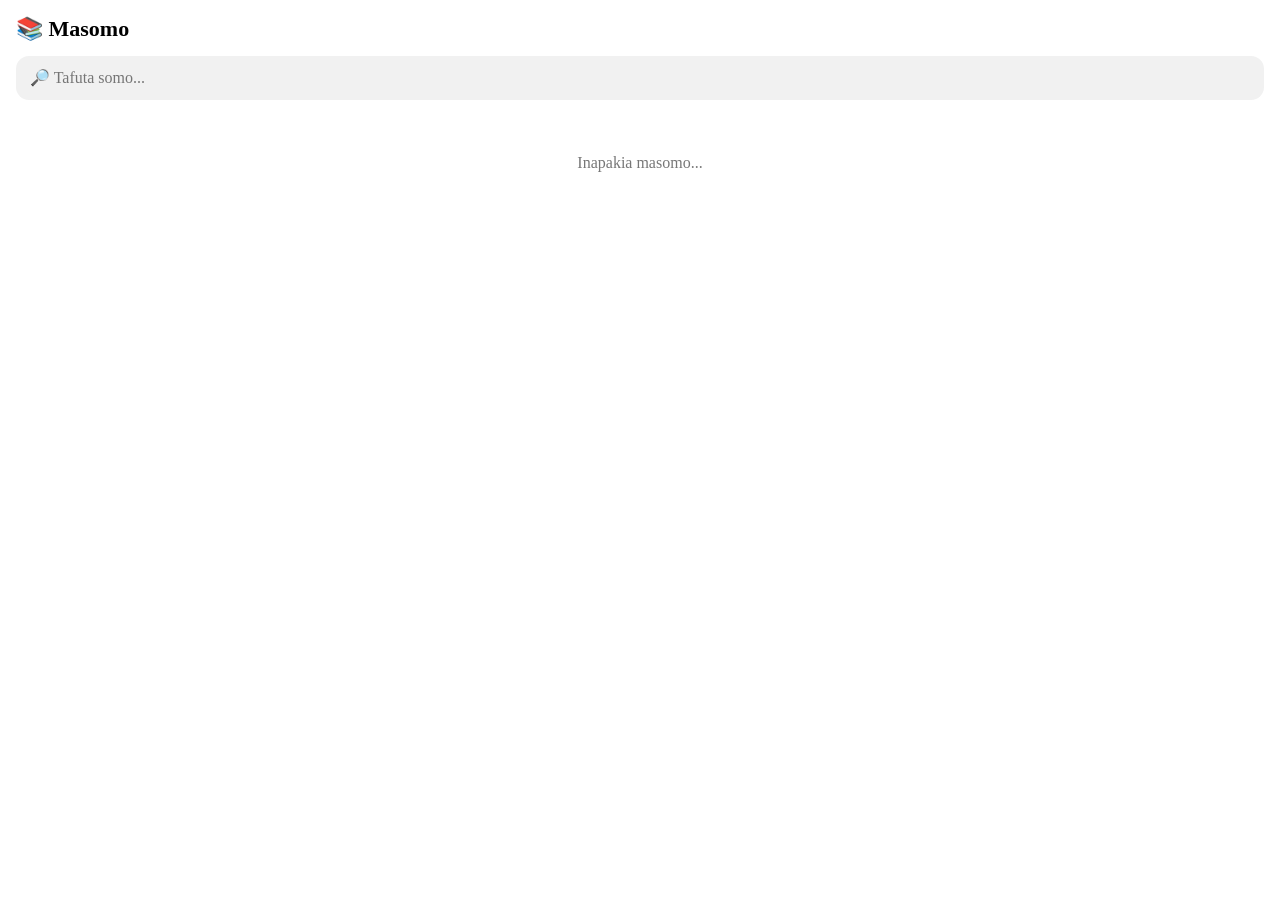
==== Uislamu.html @ 6a522760 "Update Uislamu.html" ====
<!DOCTYPE html>
<html lang="sw">
<head>
<meta charset="UTF-8" />
<meta name="viewport" content="width=device-width, initial-scale=1.0, viewport-fit=cover" />
<title>Elimu Ya Dini</title>
<script src="https://telegram.org/js/telegram-web-app.js"></script>
<style>
  :root { --radius: 14px; }
  * { box-sizing: border-box; }
  body {
    font-family: Georgia, "Times New Roman", "Noto Serif", serif;
    margin: 0; padding: 16px;
    padding-bottom: calc(24px + env(safe-area-inset-bottom));
    background: var(--tg-theme-bg-color, #fff);
    color: var(--tg-theme-text-color, #000);
  }
  button, input { font: inherit; }
  .topbar { display:flex; justify-content:space-between; align-items:center; gap:12px; margin-bottom:14px; }
  h1 { font-size:22px; margin:0; }
  .count { font-size:12px; opacity:.65; }
  .search-wrap { position:relative; margin-bottom:12px; }
  #searchInput {
    width:100%; padding:13px 42px 13px 14px; border:0; outline:0;
    border-radius:13px; background:var(--tg-theme-secondary-bg-color,#f1f1f1);
    color:var(--tg-theme-text-color,#000);
  }
  #clearSearch { position:absolute; right:7px; top:5px; border:0; background:transparent; color:var(--tg-theme-hint-color,#777); font-size:22px; display:none; }
  .categories { display:flex; gap:8px; overflow-x:auto; padding:2px 0 12px; scrollbar-width:none; }
  .categories::-webkit-scrollbar { display:none; }
  .cat-btn { white-space:nowrap; border:0; border-radius:999px; padding:8px 13px; background:var(--tg-theme-secondary-bg-color,#f1f1f1); color:var(--tg-theme-text-color,#000); }
  .cat-btn.active { background:var(--tg-theme-button-color,#2481cc); color:var(--tg-theme-button-text-color,#fff); }
  .lesson-item { background:var(--tg-theme-secondary-bg-color,#f0f0f0); padding:12px; border-radius:var(--radius); margin-bottom:10px; display:flex; align-items:center; gap:12px; cursor:pointer; }
  .lesson-item:active { opacity:.75; }
  .lesson-item img { width:58px; height:58px; border-radius:11px; object-fit:cover; flex:none; }
  .info { flex:1; min-width:0; }
  .title { font-weight:650; font-size:15px; line-height:1.35; }
  .subtitle { font-size:13px; color:var(--tg-theme-hint-color,#777); margin-top:4px; line-height:1.35; }
  .category-label { display:inline-block; font-size:11px; margin-top:7px; opacity:.75; }
  .arrow { opacity:.45; font-size:20px; }
  #lessonView { display:none; }
  .reader-head { display:flex; align-items:center; gap:10px; margin-bottom:14px; }
  .reader-head h2 { font-size:20px; margin:0; line-height:1.35; }
  #lessonView img { width:100%; max-height:220px; object-fit:cover; border-radius:var(--radius); margin-bottom:14px; }
  .reader-meta { color:var(--tg-theme-hint-color,#777); font-size:13px; margin:-5px 0 15px; }
  .content-heading { color:var(--tg-theme-link-color,#2481cc); font-weight:750; font-size:16px; margin:20px 0 7px; }
  .content-body { color:var(--tg-theme-text-color,#000); font-size:15px; line-height:1.72; margin:0 0 10px; }
  .content-quote { background:var(--tg-theme-secondary-bg-color,#f0f4f8); border-left:4px solid var(--tg-theme-button-color,#2481cc); padding:12px 14px; margin:12px 0; border-radius:8px; font-style:italic; }
  #emptyMsg, #loadingMsg { text-align:center; color:var(--tg-theme-hint-color,#777); padding:28px 10px; }
  .ayah-block { margin:0 0 22px; padding-bottom:16px; border-bottom:1px solid var(--tg-theme-secondary-bg-color,#eee); }
  .ayah-number { font-size:12px; color:var(--tg-theme-link-color,#2481cc); font-weight:650; margin-bottom:8px; }
  .ayah-arabic { direction:rtl; text-align:right; font-size:24px; line-height:2; color:var(--tg-theme-text-color,#000); margin:0 0 10px; unicode-bidi:plaintext; }
  .ayah-translation { font-size:15px; line-height:1.7; color:var(--tg-theme-hint-color,#666); margin:0; }
  /* Muonekano wa kurasa za Qur'ani */
  .quran-pages { display:flex; flex-direction:column; gap:18px; }
  .quran-reader .reader-head,.quran-reader .reader-meta { display:none; }
  .quran-page { width:100%; max-width:900px; margin:0 auto; padding:18px 16px 22px; background:var(--tg-theme-bg-color,#fff); border:1px solid var(--tg-theme-secondary-bg-color,#d8d8d8); box-shadow:0 2px 10px rgba(0,0,0,.04); border-radius:18px; }
  .quran-page-header { display:grid; grid-template-columns:minmax(0,1fr) auto auto auto minmax(0,1fr); align-items:center; gap:8px; padding:0 2px 7px; margin-bottom:12px; border-bottom:1px solid var(--tg-theme-secondary-bg-color,#d8d8d8); font-size:12px; color:var(--tg-theme-hint-color,#666); }
  .quran-page-header span:last-child { text-align:right; direction:rtl; }
  .quran-page-number { min-width:34px; padding:2px 10px; text-align:center; border:1px solid var(--tg-theme-hint-color,#999); border-radius:0 0 12px 12px; }
  .quran-title-row { display:grid; grid-template-columns:1fr 1fr; gap:8px; margin:10px 0 12px; }
  .quran-title-sw,.quran-title-ar { min-height:46px; display:flex; justify-content:center; align-items:center; padding:8px; text-align:center; background:var(--tg-theme-secondary-bg-color,#e8f6fb); border-radius:12px; }
  .quran-title-sw { font-size:14px; font-weight:700; }
  .quran-title-ar { direction:rtl; font-size:18px; }
  .quran-intro { margin:12px 0 18px; text-align:center; font-size:13px; line-height:1.55; }
  .quran-ayah-row { display:grid; grid-template-columns:minmax(0, 62%) minmax(0, 38%); align-items:stretch; margin:0; }
  .quran-translation { position:relative; padding:2px 10px 15px 1.4em; font-size:13px; line-height:1.48; white-space:pre-wrap; overflow-wrap:anywhere; }
  .quran-translation:before { content:attr(data-number) "."; position:absolute; top:1px; left:0.2em; white-space:nowrap; color:var(--tg-theme-link-color,#2498b9); font-weight:700; }
  .quran-arabic-cell { min-width:0; padding:2px 3px 15px 9px; border-left:1px solid var(--tg-theme-hint-color,#aaa); text-align:right; direction:rtl; }
  .quran-arabic-text { font-family:"Noto Naskh Arabic","Amiri","Scheherazade New",serif; font-size:17px; line-height:2.1; overflow-wrap:anywhere; }
  .quran-arabic-number { display:inline-flex; align-items:center; justify-content:center; width:17px; height:17px; margin-left:4px; border:1px solid var(--tg-theme-button-color,#77c8dc); border-radius:999px; font-size:11px; font-weight:700; color:var(--tg-theme-button-color,#77c8dc); background:rgba(119,200,220,.08); }
  @media (min-width:600px) { .quran-page { padding:24px 26px 28px; } .quran-translation { font-size:15px; line-height:1.58; } .quran-arabic-text { font-size:22px; } }
  .hidden { display:none !important; }
  button, input, textarea { font-family: inherit; }
  .ayah-arabic { color:#d32f2f !important; font-family:"Noto Naskh Arabic","Amiri","Scheherazade New",serif; }
  .tafsiri { color:#2e7d32; font-size:15px; line-height:1.7; margin:0 0 12px; }
  .content-quote.hadith { color:#1565c0; border-left-color:#1565c0; font-style:normal; }
  .hadiyth-reader { background:#c6cdb8; border-radius:10px; padding:12px; color:#222; }
  .hadiyth-reader .reader-head h2, .hadiyth-reader .reader-meta { color:#222; }
  .hd-head { text-align:center; margin:6px 0 18px; font-weight:700; }
  .hd-head .ar { direction:rtl; font-size:26px; color:#0000ee; font-family:"Noto Naskh Arabic","Amiri","Scheherazade New",serif; }
  .hd-head .sw { font-size:18px; color:#222; margin-bottom:8px; }
  .hd-item { margin:0 0 34px; }
  .hd-ar { direction:rtl; text-align:right; color:#0000ee; font-size:22px; line-height:2; margin:0 0 14px; font-family:"Noto Naskh Arabic","Amiri","Scheherazade New",serif; }
  .hd-sw { color:#222; font-size:16px; line-height:1.7; margin:0 0 14px; }
  .hd-sw .msimulizi { color:#0000ee; }
  .hd-sw .chanzo { font-style:italic; }
  .aya-red { color:#e00000; font-weight:700; }
  .hd-ufa-title { text-align:center; text-decoration:underline; font-weight:700; margin:16px 0 8px; }
  .hd-ufa { font-weight:700; font-style:italic; color:#333; line-height:1.7; margin:0 0 10px; }
  /* Vipengele vya somo la jumla */
  .note_orange { background:var(--tg-theme-secondary-bg-color,#fff8e1); border-left:4px solid #f9a825; padding:11px 14px; margin:12px 0; border-radius:8px; font-size:15px; line-height:1.7; }
  .dark_green_arabic { padding:14px 14px; margin:12px 0; }
  .dark_green_arabic_text { direction:rtl; text-align:right; font-size:22px; line-height:2; color:#d32f2f; margin:0 0 10px; font-family:"Noto Naskh Arabic","Amiri","Scheherazade New",serif; }
  
  .red_arabic { padding:14px 14px; margin:12px 0; }
  .red_arabic_text { direction:rtl; text-align:right; font-size:22px; line-height:2; color:#e53935; margin:0 0 10px; font-family:"Noto Naskh Arabic","Amiri","Scheherazade New",serif; }
  .blue_arabic { padding:14px 14px; margin:12px 0; }
  .blue_arabic_text { direction:rtl; text-align:right; font-size:22px; line-height:2; color:#1565c0; margin:0 0 10px; font-family:"Noto Naskh Arabic","Amiri","Scheherazade New",serif; }
  
  .content-blue-quote { background:#fff; border:0.5px solid #0d47a1; border-radius:18px; padding:14px 16px; margin:12px 0; font-size:15px; line-height:1.75; }
  .content-blue-quote .content-src { display:block; margin-top:6px; font-size:12.5px; font-style:italic; opacity:.75; color:var(--tg-theme-hint-color,#666); }

  .content-green-quote { background:#fff; border:0.5px solid #1b5e20; border-radius:18px; padding:14px 16px; margin:12px 0; font-size:15px; line-height:1.75; }
  .content-src { display:block; margin-top:6px; font-size:12.5px; font-style:italic; opacity:.75; }
  .content-list { margin:0 0 12px; padding-left:1.4em; font-size:15px; line-height:1.72; }
  .content-list li { margin-bottom:5px; }
  .content-hr { border:0; border-top:1px solid var(--tg-theme-hint-color,#aaa); opacity:.4; margin:18px 0; }
  .content-img { width:100%; max-height:260px; object-fit:cover; border-radius:var(--radius); margin:10px 0; }
  mark { background:#ffe066; color:#000; border-radius:3px; padding:0 1px; }
  mark.cur { background:#ff9f1c; }
  .snippet { font-size:12.5px; line-height:1.5; color:var(--tg-theme-hint-color,#777); margin-top:6px; unicode-bidi:plaintext; overflow-wrap:anywhere; }
  #matchBar { position:fixed; left:50%; transform:translateX(-50%); bottom:calc(16px + env(safe-area-inset-bottom)); z-index:20; display:flex; align-items:center; gap:6px; background:var(--tg-theme-button-color,#2481cc); color:var(--tg-theme-button-text-color,#fff); border-radius:999px; padding:8px 12px; box-shadow:0 4px 16px rgba(0,0,0,.18); }
  #matchBar button { border:0; background:transparent; color:inherit; font-size:18px; padding:4px 10px; }
  #searchInput::-webkit-search-cancel-button, #searchInput::-webkit-search-decoration { -webkit-appearance:none; display:none; }

  /* ===== RANGI ZA JUMLA (Universal Text Colors) ===== */

  /* NYEKUNDU */
  .red_text    { padding:14px; margin:12px 0; border-left:4px solid #e53935; background:rgba(229,57,53,0.05); border-radius:8px; }
  .red_text_ar { direction:rtl; text-align:right; font-size:22px; line-height:2; color:#e53935; margin:0 0 10px; font-family:"Noto Naskh Arabic","Amiri","Scheherazade New",serif; }
  .red_text_sw { color:#e53935; font-size:15px; line-height:1.7; margin:0; font-weight:500; }

  /* BLUU */
  .blue_text    { padding:14px; margin:12px 0; border-left:4px solid #1565c0; background:rgba(21,101,192,0.05); border-radius:8px; }
  .blue_text_ar { direction:rtl; text-align:right; font-size:22px; line-height:2; color:#1565c0; margin:0 0 10px; font-family:"Noto Naskh Arabic","Amiri","Scheherazade New",serif; }
  .blue_text_sw { color:#1565c0; font-size:15px; line-height:1.7; margin:0; font-weight:500; }

  /* KIJANI */
  .green_text    { padding:14px; margin:12px 0; border-left:4px solid #1b5e20; background:rgba(27,94,32,0.05); border-radius:8px; }
  .green_text_ar { direction:rtl; text-align:right; font-size:22px; line-height:2; color:#1b5e20; margin:0 0 10px; font-family:"Noto Naskh Arabic","Amiri","Scheherazade New",serif; }
  .green_text_sw { color:#1b5e20; font-size:15px; line-height:1.7; margin:0; font-weight:500; }

  /* DHAHABU */
  .gold_text    { padding:14px; margin:12px 0; border-left:4px solid #b8860b; background:rgba(184,134,11,0.05); border-radius:8px; }
  .gold_text_ar { direction:rtl; text-align:right; font-size:22px; line-height:2; color:#b8860b; margin:0 0 10px; font-family:"Noto Naskh Arabic","Amiri","Scheherazade New",serif; }
  .gold_text_sw { color:#b8860b; font-size:15px; line-height:1.7; margin:0; font-weight:500; }

  /* MACHUNGWA */
  .orange_text    { padding:14px; margin:12px 0; border-left:4px solid #e65100; background:rgba(230,81,0,0.05); border-radius:8px; }
  .orange_text_ar { direction:rtl; text-align:right; font-size:22px; line-height:2; color:#e65100; margin:0 0 10px; font-family:"Noto Naskh Arabic","Amiri","Scheherazade New",serif; }
  .orange_text_sw { color:#e65100; font-size:15px; line-height:1.7; margin:0; font-weight:500; }

  /* ZAMBARAU */
  .purple_text    { padding:14px; margin:12px 0; border-left:4px solid #6a1b9a; background:rgba(106,27,154,0.05); border-radius:8px; }
  .purple_text_ar { direction:rtl; text-align:right; font-size:22px; line-height:2; color:#6a1b9a; margin:0 0 10px; font-family:"Noto Naskh Arabic","Amiri","Scheherazade New",serif; }
  .purple_text_sw { color:#6a1b9a; font-size:15px; line-height:1.7; margin:0; font-weight:500; }

  /* KAHARABU (Amber) */
  .amber_text    { padding:14px; margin:12px 0; border-left:4px solid #ff6f00; background:rgba(255,111,0,0.05); border-radius:8px; }
  .amber_text_ar { direction:rtl; text-align:right; font-size:22px; line-height:2; color:#ff6f00; margin:0 0 10px; font-family:"Noto Naskh Arabic","Amiri","Scheherazade New",serif; }
  .amber_text_sw { color:#ff6f00; font-size:15px; line-height:1.7; margin:0; font-weight:500; }

  /* TEAL */
  .teal_text    { padding:14px; margin:12px 0; border-left:4px solid #00695c; background:rgba(0,105,92,0.05); border-radius:8px; }
  .teal_text_ar { direction:rtl; text-align:right; font-size:22px; line-height:2; color:#00695c; margin:0 0 10px; font-family:"Noto Naskh Arabic","Amiri","Scheherazade New",serif; }
  .teal_text_sw { color:#00695c; font-size:15px; line-height:1.7; margin:0; font-weight:500; }
</style>
</head>
<body>
<div id="lessonList">
  <div class="topbar"><h1>📚 Masomo</h1><span id="count" class="count"></span></div>
  <div class="search-wrap">
    <input id="searchInput" type="search" placeholder="🔎 Tafuta somo..." autocomplete="off" />
    <button id="clearSearch" aria-label="Futa utafutaji">×</button>
  </div>
  <div id="categories" class="categories"></div>
  <div id="loadingMsg">Inapakia masomo...</div>
  <div id="listContainer"></div>
  <div id="emptyMsg" class="hidden">Hakuna somo lililopatikana.</div>
</div>

<div id="lessonView">
  <div class="reader-head"><h2 id="lessonTitle"></h2></div>
  <img id="lessonImage" src="" alt="Picha ya somo" />
  <div id="lessonMeta" class="reader-meta"></div>
  <div id="lessonContent"></div>
</div>

<div id="matchBar" class="hidden"><button id="prevM" aria-label="Iliyotangulia">▲</button><span id="matchInfo"></span><button id="nextM" aria-label="Inayofuata">▼</button></div>

<script>
  const tg = window.Telegram.WebApp;
  tg.ready();
  tg.expand();
  tg.enableClosingConfirmation();

  const listContainer = document.getElementById("listContainer");
  const loadingMsg = document.getElementById("loadingMsg");
  const emptyMsg = document.getElementById("emptyMsg");
  const searchInput = document.getElementById("searchInput");
  const clearSearch = document.getElementById("clearSearch");
  const categoriesBox = document.getElementById("categories");
  const count = document.getElementById("count");
  let masomo = [];
  let categoryActive = "Zote";

  const COLOR_LIST = ["red", "blue", "green", "gold", "orange", "purple", "amber", "teal"];

  fetch("masomo.json")
    .then(r => { if (!r.ok) throw new Error("Imeshindwa kupakia masomo.json"); return r.json(); })
    .then(data => {
      masomo = Array.isArray(data) ? data : [];
      loadingMsg.classList.add("hidden");
      tengenezaCategories();
      choraOrodha();
      jengaIndex();
    })
    .catch(error => {
      loadingMsg.textContent = "Samahani, imeshindwa kupakia masomo. Jaribu tena baadaye.";
      console.error(error);
    });

  function tengenezaCategories() {
    const categories = ["Zote", ...new Set(masomo.map(s => s.category || "Mengineyo"))];
    categoriesBox.innerHTML = categories.map(cat => `<button class="cat-btn ${cat === categoryActive ? "active" : ""}" data-category="${escapeHtml(cat)}">${escapeHtml(cat)}</button>`).join("");
    categoriesBox.querySelectorAll(".cat-btn").forEach(btn => btn.addEventListener("click", () => {
      categoryActive = btn.dataset.category;
      tengenezaCategories();
      choraOrodha();
    }));
  }

  const MARKS = /[\u0300-\u036f\u064B-\u065F\u0670\u06D6-\u06ED\u0640]/g;
  const AR_FIX = { "ٱ":"ا", "ى":"ي", "ة":"ه" };
  function normChar(c) {
    return c.normalize("NFD").replace(MARKS, "").toLowerCase()
      .replace(/[’‘'`\-–—]/g, "").replace(/[ٱىة]/g, m => AR_FIX[m]);
  }
  function normMap(t) {
    t = String(t == null ? "" : t); let out = ""; const map = [];
    for (let i = 0; i < t.length; i++) {
      for (const ch of normChar(t[i])) {
        if ("aeiou".includes(ch) && out.endsWith(ch)) continue;
        out += ch; for (let k = 0; k < ch.length; k++) map.push(i);
      }
    }
    return { out, map };
  }
  const norm = t => normMap(t).out;
  function queryWords() { return norm(searchInput.value).split(/\s+/).filter(Boolean); }

  function maandishiYote(v, acc = []) {
    if (typeof v === "string") { if (v.trim()) acc.push(v); }
    else if (Array.isArray(v)) v.forEach(x => maandishiYote(x, acc));
    else if (v && typeof v === "object") Object.values(v).forEach(x => maandishiYote(x, acc));
    return acc;
  }

  let indexPending = 0;
  function jengaIndex() {
    masomo.forEach(somo => {
      if (!somo.file || somo._index) return;
      indexPending++;
      fetch(somo.file).then(r => r.ok ? r.json() : null).then(data => {
        if (!data) return;
        somo._segs = maandishiYote(data).map(t => ({ t, n: norm(t) }));
        somo._index = somo._segs.map(x => x.n).join(" \n ");
      }).catch(() => {}).finally(() => { indexPending--; if (searchInput.value.trim()) choraOrodha(); });
    });
  }

  function highlightIn(root, words) {
    const walker = document.createTreeWalker(root, NodeFilter.SHOW_TEXT);
    const nodes = []; while (walker.nextNode()) nodes.push(walker.currentNode);
    nodes.forEach(node => {
      const text = node.nodeValue; const { out, map } = normMap(text);
      let ranges = [];
      words.forEach(w => {
        let i = out.indexOf(w);
        while (i !== -1) {
          let end = map[i + w.length - 1] + 1;
          while (end < text.length && normChar(text[end]) === "") end++;
          ranges.push([map[i], end]); i = out.indexOf(w, i + w.length);
        }
      });
      if (!ranges.length) return;
      ranges.sort((a, b) => a[0] - b[0]);
      const merged = [ranges[0].slice()];
      for (const r of ranges.slice(1)) { const l = merged[merged.length - 1]; if (r[0] <= l[1]) l[1] = Math.max(l[1], r[1]); else merged.push(r.slice()); }
      const frag = document.createDocumentFragment(); let pos = 0;
      merged.forEach(([s0, e0]) => {
        if (s0 > pos) frag.appendChild(document.createTextNode(text.slice(pos, s0)));
        const m = document.createElement("mark"); m.textContent = text.slice(s0, e0); frag.appendChild(m); pos = e0;
      });
      if (pos < text.length) frag.appendChild(document.createTextNode(text.slice(pos)));
      node.replaceWith(frag);
    });
  }

  function snippetFor(somo, words) {
    const segs = somo._segs || [];
    const seg = segs.find(x => words.every(w => x.n.includes(w))) || segs.find(x => words.some(w => x.n.includes(w)));
    if (!seg) return "";
    const { out, map } = normMap(seg.t);
    const w = words.find(w => out.includes(w)); const p = out.indexOf(w);
    const st = map[Math.max(0, p - 45)], en = map[Math.min(map.length - 1, p + 110)] + 1;
    return (st > 0 ? "… " : "") + seg.t.slice(st, en).trim() + (en < seg.t.length ? " …" : "");
  }

  function choraOrodha() {
    const words = queryWords();
    const filtered = masomo.filter(somo => {
      const category = somo.category || "Mengineyo";
      const matchesCategory = categoryActive === "Zote" || category === categoryActive;
      const haystack = norm(`${somo.title || ""} ${somo.subtitle || ""} ${typeof somo.content === "string" ? somo.content : ""} ${category}`) + " " + (somo._index || "");
      return matchesCategory && words.every(w => haystack.includes(w));
    });

    listContainer.innerHTML = "";
    count.textContent = `${filtered.length}/${masomo.length}`;
    emptyMsg.textContent = (words.length && indexPending > 0) ? "Inatafuta ndani ya masomo..." : "Hakuna somo lililopatikana.";
    emptyMsg.classList.toggle("hidden", filtered.length !== 0);

    filtered.forEach(somo => {
      const item = document.createElement("div");
      item.className = "lesson-item";
      item.innerHTML = `
        <img src="${escapeAttr(somo.image || "")}" alt="" loading="lazy" />
        <div class="info">
          <div class="title">${escapeHtml(somo.title || "Bila jina")}</div>
          <div class="subtitle">${escapeHtml(somo.subtitle || "")}</div>
          <span class="category-label">${escapeHtml(somo.category || "Mengineyo")}</span>
        </div><span class="arrow">›</span>`;
      if (words.length) {
        const sn = snippetFor(somo, words);
        if (sn) { const d = document.createElement("div"); d.className = "snippet"; d.dir = "auto"; d.textContent = sn; highlightIn(d, words); item.querySelector(".info").appendChild(d); }
      }
      item.addEventListener("click", () => funguaSomo(somo));
      listContainer.appendChild(item);
    });
  }

  let marks = [], curMark = -1;
  function onyeshaMatches() {
    const words = queryWords(); const bar = document.getElementById("matchBar");
    marks = []; curMark = -1;
    if (words.length) { highlightIn(document.getElementById("lessonContent"), words); marks = [...document.querySelectorAll("#lessonContent mark")]; }
    bar.classList.toggle("hidden", marks.length === 0);
    if (marks.length) ruka(0);
  }
  function ruka(i) {
    if (!marks.length) return;
    if (marks[curMark]) marks[curMark].classList.remove("cur");
    curMark = (i + marks.length) % marks.length;
    marks[curMark].classList.add("cur");
    marks[curMark].scrollIntoView({ block: "center", behavior: "smooth" });
    document.getElementById("matchInfo").textContent = `${curMark + 1}/${marks.length}`;
  }

  async function funguaSomo(somo) {
    document.getElementById("lessonImage").src = somo.image || "";
    document.getElementById("lessonTitle").textContent = somo.title || "";
    document.getElementById("lessonMeta").textContent = somo.subtitle || somo.category || "";
    document.getElementById("lessonContent").innerHTML = "<p class=\"content-body\">Inapakia...</p>";
    document.getElementById("lessonList").classList.add("hidden");
    document.getElementById("lessonView").style.display = "block";
    tg.BackButton.show();
    window.scrollTo(0, 0);

    let content = somo.content || "";
    if (!content && somo.file) {
      try {
        const res = await fetch(somo.file);
        if (!res.ok) throw new Error("Imeshindwa kupakia " + somo.file);
        const data = await res.json();
        content = (RENDERERS[data.type] || Array.isArray(data.blocks)) ? data : (data.content || "");
      } catch (error) {
        console.error(error);
        document.getElementById("lessonContent").innerHTML = "<p class=\"content-body\">Samahani, imeshindwa kupakia somo hili.</p>";
        return;
      }
    }
    const R = (content && typeof content === "object" && !Array.isArray(content))
      ? (RENDERERS[content.type] || (Array.isArray(content.blocks) ? RENDERERS.somo : null)) : null;
    document.getElementById("lessonImage").classList.toggle("hidden", !somo.image || !!(R && R.hideImage));
    document.getElementById("lessonView").className = (R && R.cls) || "";
    document.getElementById("lessonContent").innerHTML = R
      ? R.render(content)
      : (Array.isArray(content) ? pangaAya(content) : (content && typeof content === "object" ? pangaKitu(content) : pangaRangiYaContent(String(content || ""))));
    onyeshaMatches();
  }

  const RENDERERS = {
    sura:    { render: d => pangaSura(d),    cls: "quran-reader",   hideImage: true },
    hadiyth: { render: d => pangaHadiyth(d), cls: "hadiyth-reader" },
    somo:    { render: d => pangaBlocks(d) }
  };

  function pangaBlocks(d) {
    const txt = b => b.text != null ? b.text : (b.maandishi != null ? b.maandishi : "");
    const src = b => (b.source || b.chanzo) ? `<span class="content-src">${escapeHtml(b.source || b.chanzo)}</span>` : "";
    const blocks = (d.blocks || []).map(b => {
      if (typeof b === "string") return `<p class="content-body">${alama(b)}</p>`;
      const t = (b.t || b.type || "p").toLowerCase();

      // === Rangi za jumla: red_text, blue_text, green_text, n.k. ===
      if (COLOR_LIST.some(c => t === c + "_text")) {
        const color = t.replace("_text", "");
        const ar = b.arabic ? `<div class="${color}_text_ar">${escapeHtml(b.arabic)}</div>` : "";
        const sw = b.swahili ? `<div class="${color}_text_sw">${alama(b.swahili)}</div>` : "";
        const tx = (!b.arabic && !b.swahili && txt(b)) ? `<div class="${color}_text_sw">${alama(txt(b))}</div>` : "";
        return `<div class="${color}_text">${ar}${sw}${tx}</div>`;
      }

      switch (t) {
        case "h": case "heading": case "kichwa":
          return `<p class="content-heading">${alama(txt(b))}</p>`;
        case "quote": case "nukuu":
          return `<p class="content-quote">${alama(txt(b))}${src(b)}</p>`;
        case "arabic": case "kiarabu":
          return `<p class="ayah-arabic">${escapeHtml(b.arabic || txt(b))}</p>`;
        case "ayah": case "aya":
          return `<div class="ayah-block">${b.sura ? `<div class="ayah-number">${escapeHtml(b.sura)}</div>` : ""}`
            + (b.arabic ? `<p class="ayah-arabic">${escapeHtml(b.arabic)}</p>` : "")
            + (txt(b) ? `<p class="tafsiri">${alama(txt(b))}</p>` : "") + `</div>`;
        case "hadith": case "hadiyth":
          return (b.arabic ? `<p class="ayah-arabic">${escapeHtml(b.arabic)}</p>` : "")
            + `<p class="content-quote hadith">${alama(txt(b))}${src(b)}</p>`;
        case "list": case "orodha": {
          const tag = b.ordered ? "ol" : "ul";
          return `<${tag} class="content-list">${(b.items || []).map(i => `<li>${alama(i)}</li>`).join("")}</${tag}>`;
        }
        case "dark_green_arabic":
          return `<div class="dark_green_arabic"><p class="dark_green_arabic_text">${escapeHtml(b.arabic || txt(b))}</p></div>`;
        case "red_arabic":
          return `<div class="red_arabic"><p class="red_arabic_text">${escapeHtml(b.arabic || txt(b))}</p></div>`;
        case "blue_arabic":
          return `<div class="blue_arabic"><p class="blue_arabic_text">${escapeHtml(b.arabic || txt(b))}</p></div>`;
        case "green_quote": case "nukuu_kijani":
          return `<div class="content-green-quote">${alama(txt(b))}</div>`;
        case "blue_quote": case "nukuu_buluu":
          return `<div class="content-blue-quote">${alama(txt(b))}${src(b)}</div>`;
        case "note_orange": case "dokezo":
          return `<div class="note_orange">${alama(txt(b))}</div>`;
        case "hr": return `<hr class="content-hr">`;
        case "img": case "picha":
          return `<img class="content-img" src="${escapeAttr(b.src || "")}" alt="">`;
        default:
          return txt(b) ? `<p class="content-body">${alama(txt(b))}</p>` : "";
      }
    }).join("");
    return blocks;
  }

  function pangaSura(sura) {
    const pages = [...new Set((sura.content || []).map(ayah => ayah.page || 1))].sort((a,b) => a-b);
    const pageHtml = pages.map(page => {
      const ayat = sura.content.filter(ayah => (ayah.page || 1) === page);
      const title = page === pages[0] ? `
        <div class="quran-title-row">
          <div class="quran-title-sw">SURA YA ${escapeHtml(sura.name || "").toUpperCase()}</div>
          <div class="quran-title-ar">${escapeHtml(sura.arabic_name || "")}</div>
        </div>
        ${sura.intro ? `<p class="quran-intro">${escapeHtml(sura.intro)}</p>` : ""}` : "";
      return `<section class="quran-page">
        <div class="quran-page-header"><span>${escapeHtml(sura.surah_number || "")} - ${escapeHtml(sura.name || "")}</span><span>Juzuu ${escapeHtml(sura.juz || 1)}</span><span class="quran-page-number">${escapeHtml(page)}</span><span>${escapeHtml(sura.name || "")}</span><span>${escapeHtml(sura.arabic_name || "")}</span></div>
        ${title}
        ${ayat.map(ayah => `<div class="quran-ayah-row">
          <div class="quran-translation" data-number="${escapeAttr(ayah.number ?? "")}">${escapeHtml(ayah.translation || "")}</div>
          <div class="quran-arabic-cell"><span class="quran-arabic-number">${escapeHtml(ayah.number ?? "")}</span><span class="quran-arabic-text">${escapeHtml(ayah.arabic || "")}</span></div>
        </div>`).join("")}
      </section>`;
    }).join("");
    return `<div class="quran-pages">${pageHtml}</div>`;
  }

  function pangaAya(ayahList) {
    return ayahList.map(ayah => `
      <div class="ayah-block">
        <div class="ayah-number">Aya ${ayah.number ?? ""}</div>
        <p class="ayah-arabic">${escapeHtml(ayah.arabic || "")}</p>
        <p class="ayah-translation">${escapeHtml(ayah.translation || "")}</p>
      </div>`).join("");
  }

  function rudiOrodhani() {
    document.getElementById("lessonView").style.display = "none";
    document.getElementById("matchBar").classList.add("hidden");
    document.getElementById("lessonList").classList.remove("hidden");
    tg.BackButton.hide();
    window.scrollTo(0, 0);
  }

  function pangaRangiYaContent(text) {
    return text.split("\n").map(mstari => {
      const s = mstari.trim();
      if (!s) return "";
      if (s.startsWith(">")) return `<p class="content-quote">${escapeHtml(s.substring(1).trim())}</p>`;
      const niHeading = s === s.toUpperCase() && /[A-Z]/.test(s);
      return niHeading ? `<p class="content-heading">${escapeHtml(s)}</p>` : `<p class="content-body">${escapeHtml(s)}</p>`;
    }).join("");
  }

  function pangaKitu(v, key = "") {
    if (v == null) return "";
    if (typeof v === "string") {
      if (key === "kwaarabu") return `<p class="ayah-arabic">${escapeHtml(v)}</p>`;
      if (key === "hadiyth") return `<p class="content-quote hadith">${escapeHtml(v)}</p>`;
      if (key === "maelezo_ya_wanachuoni") return `<p class="content-quote">${escapeHtml(v)}</p>`;
      if (key === "tafsiri") return `<p class="tafsiri">${escapeHtml(v)}</p>`;
      return pangaRangiYaContent(v);
    }
    if (Array.isArray(v)) return v.map(x => pangaKitu(x, key)).join("");
    if (typeof v === "object") {
      let html = "";
      if (v.kichwa) html += `<p class="content-heading">${escapeHtml(v.kichwa)}</p>`;
      if (v.sura && v.kwaarabu) html += `<div class="ayah-number">${escapeHtml(v.sura)}</div>`;
      for (const [k, val] of Object.entries(v)) {
        if (k === "kichwa" || k === "sura") continue;
        html += pangaKitu(val, k);
      }
      return html;
    }
    return `<p class="content-body">${escapeHtml(v)}</p>`;
  }

  // [[maandishi]] = nyekundu (aya), {{maandishi}} = italiki, **maandishi** = nzito
  function alama(t) {
    return escapeHtml(t || "")
      .replace(/\[\[(.+?)\]\]/g, '<span class="aya-red">$1</span>')
      .replace(/\{\{(.+?)\}\}/g, '<i>$1</i>')
      .replace(/\*\*(.+?)\*\*/g, '<b>$1</b>');
  }

  function pangaHadiyth(d) {
    const head = `<div class="hd-head">
      <div class="ar">${escapeHtml(d.kitabu_ar || "")}</div><div class="sw">${escapeHtml(d.kitabu || "")}</div>
      <div class="ar">${escapeHtml(d.sura_ar || "")}</div><div class="sw">${escapeHtml(d.sura || "")}</div></div>`;
    const items = (d.hadiyth || []).map(h => `<div class="hd-item">
      ${[].concat(h.kwaarabu || []).map(a => `<p class="hd-ar">${alama(a)}</p>`).join("")}
      <p class="hd-sw"><span class="msimulizi">${escapeHtml(h.msimulizi || "")}</span> ${alama(h.tafsiri)}${h.chanzo ? ` <span class="chanzo">[${escapeHtml(h.chanzo)}]</span>` : ""}</p>
      ${[].concat(h.zaidi || []).map(z => `<p class="hd-sw">${alama(z)}</p>`).join("")}
      ${(h.ufafanuzi && h.ufafanuzi.length) ? `<p class="hd-ufa-title">UFAFANUZI</p>` + [].concat(h.ufafanuzi).map(u => `<p class="hd-ufa">${alama(u)}</p>`).join("") : ""}
    </div>`).join("");
    return head + items;
  }

  function escapeHtml(value) {
    return String(value).replace(/[&<>\'\"]/g, c => ({"&":"&amp;","<":"&lt;",">":"&gt;","'":"&#39;","\"":"&quot;"}[c]));
  }
  function escapeAttr(value) { return escapeHtml(value); }

  searchInput.addEventListener("input", () => {
    clearSearch.style.display = searchInput.value ? "block" : "none";
    choraOrodha();
  });
  clearSearch.addEventListener("click", () => { searchInput.value = ""; clearSearch.style.display = "none"; choraOrodha(); searchInput.focus(); });
  document.getElementById("prevM").addEventListener("click", () => ruka(curMark - 1));
  document.getElementById("nextM").addEventListener("click", () => ruka(curMark + 1));
  tg.BackButton.onClick(rudiOrodhani);
</script>
</body>
</html>
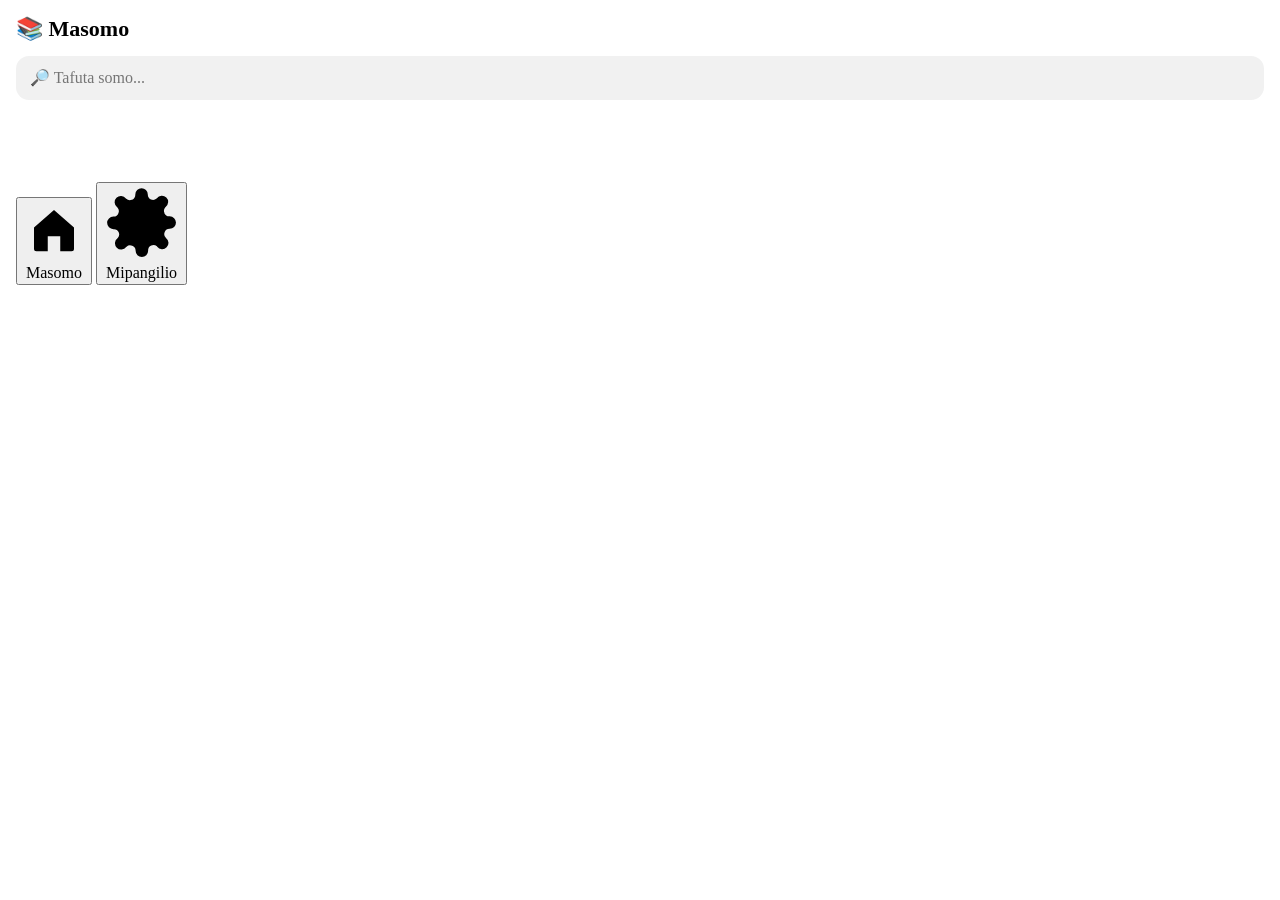
==== commit ce9c8efa: "Add loading spinner and settings section to HTML" ====
--- a/Uislamu.html
+++ b/Uislamu.html
@@ -5,171 +5,29 @@
 <meta name="viewport" content="width=device-width, initial-scale=1.0, viewport-fit=cover" />
 <title>Elimu Ya Dini</title>
 <script src="https://telegram.org/js/telegram-web-app.js"></script>
-<style>
-  :root { --radius: 14px; }
-  * { box-sizing: border-box; }
-  body {
-    font-family: Georgia, "Times New Roman", "Noto Serif", serif;
-    margin: 0; padding: 16px;
-    padding-bottom: calc(24px + env(safe-area-inset-bottom));
-    background: var(--tg-theme-bg-color, #fff);
-    color: var(--tg-theme-text-color, #000);
-  }
-  button, input { font: inherit; }
-  .topbar { display:flex; justify-content:space-between; align-items:center; gap:12px; margin-bottom:14px; }
-  h1 { font-size:22px; margin:0; }
-  .count { font-size:12px; opacity:.65; }
-  .search-wrap { position:relative; margin-bottom:12px; }
-  #searchInput {
-    width:100%; padding:13px 42px 13px 14px; border:0; outline:0;
-    border-radius:13px; background:var(--tg-theme-secondary-bg-color,#f1f1f1);
-    color:var(--tg-theme-text-color,#000);
-  }
-  #clearSearch { position:absolute; right:7px; top:5px; border:0; background:transparent; color:var(--tg-theme-hint-color,#777); font-size:22px; display:none; }
-  .categories { display:flex; gap:8px; overflow-x:auto; padding:2px 0 12px; scrollbar-width:none; }
-  .categories::-webkit-scrollbar { display:none; }
-  .cat-btn { white-space:nowrap; border:0; border-radius:999px; padding:8px 13px; background:var(--tg-theme-secondary-bg-color,#f1f1f1); color:var(--tg-theme-text-color,#000); }
-  .cat-btn.active { background:var(--tg-theme-button-color,#2481cc); color:var(--tg-theme-button-text-color,#fff); }
-  .lesson-item { background:var(--tg-theme-secondary-bg-color,#f0f0f0); padding:12px; border-radius:var(--radius); margin-bottom:10px; display:flex; align-items:center; gap:12px; cursor:pointer; }
-  .lesson-item:active { opacity:.75; }
-  .lesson-item img { width:58px; height:58px; border-radius:11px; object-fit:cover; flex:none; }
-  .info { flex:1; min-width:0; }
-  .title { font-weight:650; font-size:15px; line-height:1.35; }
-  .subtitle { font-size:13px; color:var(--tg-theme-hint-color,#777); margin-top:4px; line-height:1.35; }
-  .category-label { display:inline-block; font-size:11px; margin-top:7px; opacity:.75; }
-  .arrow { opacity:.45; font-size:20px; }
-  #lessonView { display:none; }
-  .reader-head { display:flex; align-items:center; gap:10px; margin-bottom:14px; }
-  .reader-head h2 { font-size:20px; margin:0; line-height:1.35; }
-  #lessonView img { width:100%; max-height:220px; object-fit:cover; border-radius:var(--radius); margin-bottom:14px; }
-  .reader-meta { color:var(--tg-theme-hint-color,#777); font-size:13px; margin:-5px 0 15px; }
-  .content-heading { color:var(--tg-theme-link-color,#2481cc); font-weight:750; font-size:16px; margin:20px 0 7px; }
-  .content-body { color:var(--tg-theme-text-color,#000); font-size:15px; line-height:1.72; margin:0 0 10px; }
-  .content-quote { background:var(--tg-theme-secondary-bg-color,#f0f4f8); border-left:4px solid var(--tg-theme-button-color,#2481cc); padding:12px 14px; margin:12px 0; border-radius:8px; font-style:italic; }
-  #emptyMsg, #loadingMsg { text-align:center; color:var(--tg-theme-hint-color,#777); padding:28px 10px; }
-  .ayah-block { margin:0 0 22px; padding-bottom:16px; border-bottom:1px solid var(--tg-theme-secondary-bg-color,#eee); }
-  .ayah-number { font-size:12px; color:var(--tg-theme-link-color,#2481cc); font-weight:650; margin-bottom:8px; }
-  .ayah-arabic { direction:rtl; text-align:right; font-size:24px; line-height:2; color:var(--tg-theme-text-color,#000); margin:0 0 10px; unicode-bidi:plaintext; }
-  .ayah-translation { font-size:15px; line-height:1.7; color:var(--tg-theme-hint-color,#666); margin:0; }
-  /* Muonekano wa kurasa za Qur'ani */
-  .quran-pages { display:flex; flex-direction:column; gap:18px; }
-  .quran-reader .reader-head,.quran-reader .reader-meta { display:none; }
-  .quran-page { width:100%; max-width:900px; margin:0 auto; padding:18px 16px 22px; background:var(--tg-theme-bg-color,#fff); border:1px solid var(--tg-theme-secondary-bg-color,#d8d8d8); box-shadow:0 2px 10px rgba(0,0,0,.04); border-radius:18px; }
-  .quran-page-header { display:grid; grid-template-columns:minmax(0,1fr) auto auto auto minmax(0,1fr); align-items:center; gap:8px; padding:0 2px 7px; margin-bottom:12px; border-bottom:1px solid var(--tg-theme-secondary-bg-color,#d8d8d8); font-size:12px; color:var(--tg-theme-hint-color,#666); }
-  .quran-page-header span:last-child { text-align:right; direction:rtl; }
-  .quran-page-number { min-width:34px; padding:2px 10px; text-align:center; border:1px solid var(--tg-theme-hint-color,#999); border-radius:0 0 12px 12px; }
-  .quran-title-row { display:grid; grid-template-columns:1fr 1fr; gap:8px; margin:10px 0 12px; }
-  .quran-title-sw,.quran-title-ar { min-height:46px; display:flex; justify-content:center; align-items:center; padding:8px; text-align:center; background:var(--tg-theme-secondary-bg-color,#e8f6fb); border-radius:12px; }
-  .quran-title-sw { font-size:14px; font-weight:700; }
-  .quran-title-ar { direction:rtl; font-size:18px; }
-  .quran-intro { margin:12px 0 18px; text-align:center; font-size:13px; line-height:1.55; }
-  .quran-ayah-row { display:grid; grid-template-columns:minmax(0, 62%) minmax(0, 38%); align-items:stretch; margin:0; }
-  .quran-translation { position:relative; padding:2px 10px 15px 1.4em; font-size:13px; line-height:1.48; white-space:pre-wrap; overflow-wrap:anywhere; }
-  .quran-translation:before { content:attr(data-number) "."; position:absolute; top:1px; left:0.2em; white-space:nowrap; color:var(--tg-theme-link-color,#2498b9); font-weight:700; }
-  .quran-arabic-cell { min-width:0; padding:2px 3px 15px 9px; border-left:1px solid var(--tg-theme-hint-color,#aaa); text-align:right; direction:rtl; }
-  .quran-arabic-text { font-family:"Noto Naskh Arabic","Amiri","Scheherazade New",serif; font-size:17px; line-height:2.1; overflow-wrap:anywhere; }
-  .quran-arabic-number { display:inline-flex; align-items:center; justify-content:center; width:17px; height:17px; margin-left:4px; border:1px solid var(--tg-theme-button-color,#77c8dc); border-radius:999px; font-size:11px; font-weight:700; color:var(--tg-theme-button-color,#77c8dc); background:rgba(119,200,220,.08); }
-  @media (min-width:600px) { .quran-page { padding:24px 26px 28px; } .quran-translation { font-size:15px; line-height:1.58; } .quran-arabic-text { font-size:22px; } }
-  .hidden { display:none !important; }
-  button, input, textarea { font-family: inherit; }
-  .ayah-arabic { color:#d32f2f !important; font-family:"Noto Naskh Arabic","Amiri","Scheherazade New",serif; }
-  .tafsiri { color:#2e7d32; font-size:15px; line-height:1.7; margin:0 0 12px; }
-  .content-quote.hadith { color:#1565c0; border-left-color:#1565c0; font-style:normal; }
-  .hadiyth-reader { background:#c6cdb8; border-radius:10px; padding:12px; color:#222; }
-  .hadiyth-reader .reader-head h2, .hadiyth-reader .reader-meta { color:#222; }
-  .hd-head { text-align:center; margin:6px 0 18px; font-weight:700; }
-  .hd-head .ar { direction:rtl; font-size:26px; color:#0000ee; font-family:"Noto Naskh Arabic","Amiri","Scheherazade New",serif; }
-  .hd-head .sw { font-size:18px; color:#222; margin-bottom:8px; }
-  .hd-item { margin:0 0 34px; }
-  .hd-ar { direction:rtl; text-align:right; color:#0000ee; font-size:22px; line-height:2; margin:0 0 14px; font-family:"Noto Naskh Arabic","Amiri","Scheherazade New",serif; }
-  .hd-sw { color:#222; font-size:16px; line-height:1.7; margin:0 0 14px; }
-  .hd-sw .msimulizi { color:#0000ee; }
-  .hd-sw .chanzo { font-style:italic; }
-  .aya-red { color:#e00000; font-weight:700; }
-  .hd-ufa-title { text-align:center; text-decoration:underline; font-weight:700; margin:16px 0 8px; }
-  .hd-ufa { font-weight:700; font-style:italic; color:#333; line-height:1.7; margin:0 0 10px; }
-  /* Vipengele vya somo la jumla */
-  .note_orange { background:var(--tg-theme-secondary-bg-color,#fff8e1); border-left:4px solid #f9a825; padding:11px 14px; margin:12px 0; border-radius:8px; font-size:15px; line-height:1.7; }
-  .dark_green_arabic { padding:14px 14px; margin:12px 0; }
-  .dark_green_arabic_text { direction:rtl; text-align:right; font-size:22px; line-height:2; color:#d32f2f; margin:0 0 10px; font-family:"Noto Naskh Arabic","Amiri","Scheherazade New",serif; }
-  
-  .red_arabic { padding:14px 14px; margin:12px 0; }
-  .red_arabic_text { direction:rtl; text-align:right; font-size:22px; line-height:2; color:#e53935; margin:0 0 10px; font-family:"Noto Naskh Arabic","Amiri","Scheherazade New",serif; }
-  .blue_arabic { padding:14px 14px; margin:12px 0; }
-  .blue_arabic_text { direction:rtl; text-align:right; font-size:22px; line-height:2; color:#1565c0; margin:0 0 10px; font-family:"Noto Naskh Arabic","Amiri","Scheherazade New",serif; }
-  
-  .content-blue-quote { background:#fff; border:0.5px solid #0d47a1; border-radius:18px; padding:14px 16px; margin:12px 0; font-size:15px; line-height:1.75; }
-  .content-blue-quote .content-src { display:block; margin-top:6px; font-size:12.5px; font-style:italic; opacity:.75; color:var(--tg-theme-hint-color,#666); }
-
-  .content-green-quote { background:#fff; border:0.5px solid #1b5e20; border-radius:18px; padding:14px 16px; margin:12px 0; font-size:15px; line-height:1.75; }
-  .content-src { display:block; margin-top:6px; font-size:12.5px; font-style:italic; opacity:.75; }
-  .content-list { margin:0 0 12px; padding-left:1.4em; font-size:15px; line-height:1.72; }
-  .content-list li { margin-bottom:5px; }
-  .content-hr { border:0; border-top:1px solid var(--tg-theme-hint-color,#aaa); opacity:.4; margin:18px 0; }
-  .content-img { width:100%; max-height:260px; object-fit:cover; border-radius:var(--radius); margin:10px 0; }
-  mark { background:#ffe066; color:#000; border-radius:3px; padding:0 1px; }
-  mark.cur { background:#ff9f1c; }
-  .snippet { font-size:12.5px; line-height:1.5; color:var(--tg-theme-hint-color,#777); margin-top:6px; unicode-bidi:plaintext; overflow-wrap:anywhere; }
-  #matchBar { position:fixed; left:50%; transform:translateX(-50%); bottom:calc(16px + env(safe-area-inset-bottom)); z-index:20; display:flex; align-items:center; gap:6px; background:var(--tg-theme-button-color,#2481cc); color:var(--tg-theme-button-text-color,#fff); border-radius:999px; padding:8px 12px; box-shadow:0 4px 16px rgba(0,0,0,.18); }
-  #matchBar button { border:0; background:transparent; color:inherit; font-size:18px; padding:4px 10px; }
-  #searchInput::-webkit-search-cancel-button, #searchInput::-webkit-search-decoration { -webkit-appearance:none; display:none; }
-
-  /* ===== RANGI ZA JUMLA (Universal Text Colors) ===== */
-
-  /* NYEKUNDU */
-  .red_text    { padding:14px; margin:12px 0; border-left:4px solid #e53935; background:rgba(229,57,53,0.05); border-radius:8px; }
-  .red_text_ar { direction:rtl; text-align:right; font-size:22px; line-height:2; color:#e53935; margin:0 0 10px; font-family:"Noto Naskh Arabic","Amiri","Scheherazade New",serif; }
-  .red_text_sw { color:#e53935; font-size:15px; line-height:1.7; margin:0; font-weight:500; }
-
-  /* BLUU */
-  .blue_text    { padding:14px; margin:12px 0; border-left:4px solid #1565c0; background:rgba(21,101,192,0.05); border-radius:8px; }
-  .blue_text_ar { direction:rtl; text-align:right; font-size:22px; line-height:2; color:#1565c0; margin:0 0 10px; font-family:"Noto Naskh Arabic","Amiri","Scheherazade New",serif; }
-  .blue_text_sw { color:#1565c0; font-size:15px; line-height:1.7; margin:0; font-weight:500; }
-
-  /* KIJANI */
-  .green_text    { padding:14px; margin:12px 0; border-left:4px solid #1b5e20; background:rgba(27,94,32,0.05); border-radius:8px; }
-  .green_text_ar { direction:rtl; text-align:right; font-size:22px; line-height:2; color:#1b5e20; margin:0 0 10px; font-family:"Noto Naskh Arabic","Amiri","Scheherazade New",serif; }
-  .green_text_sw { color:#1b5e20; font-size:15px; line-height:1.7; margin:0; font-weight:500; }
-
-  /* DHAHABU */
-  .gold_text    { padding:14px; margin:12px 0; border-left:4px solid #b8860b; background:rgba(184,134,11,0.05); border-radius:8px; }
-  .gold_text_ar { direction:rtl; text-align:right; font-size:22px; line-height:2; color:#b8860b; margin:0 0 10px; font-family:"Noto Naskh Arabic","Amiri","Scheherazade New",serif; }
-  .gold_text_sw { color:#b8860b; font-size:15px; line-height:1.7; margin:0; font-weight:500; }
-
-  /* MACHUNGWA */
-  .orange_text    { padding:14px; margin:12px 0; border-left:4px solid #e65100; background:rgba(230,81,0,0.05); border-radius:8px; }
-  .orange_text_ar { direction:rtl; text-align:right; font-size:22px; line-height:2; color:#e65100; margin:0 0 10px; font-family:"Noto Naskh Arabic","Amiri","Scheherazade New",serif; }
-  .orange_text_sw { color:#e65100; font-size:15px; line-height:1.7; margin:0; font-weight:500; }
-
-  /* ZAMBARAU */
-  .purple_text    { padding:14px; margin:12px 0; border-left:4px solid #6a1b9a; background:rgba(106,27,154,0.05); border-radius:8px; }
-  .purple_text_ar { direction:rtl; text-align:right; font-size:22px; line-height:2; color:#6a1b9a; margin:0 0 10px; font-family:"Noto Naskh Arabic","Amiri","Scheherazade New",serif; }
-  .purple_text_sw { color:#6a1b9a; font-size:15px; line-height:1.7; margin:0; font-weight:500; }
-
-  /* KAHARABU (Amber) */
-  .amber_text    { padding:14px; margin:12px 0; border-left:4px solid #ff6f00; background:rgba(255,111,0,0.05); border-radius:8px; }
-  .amber_text_ar { direction:rtl; text-align:right; font-size:22px; line-height:2; color:#ff6f00; margin:0 0 10px; font-family:"Noto Naskh Arabic","Amiri","Scheherazade New",serif; }
-  .amber_text_sw { color:#ff6f00; font-size:15px; line-height:1.7; margin:0; font-weight:500; }
-
-  /* TEAL */
-  .teal_text    { padding:14px; margin:12px 0; border-left:4px solid #00695c; background:rgba(0,105,92,0.05); border-radius:8px; }
-  .teal_text_ar { direction:rtl; text-align:right; font-size:22px; line-height:2; color:#00695c; margin:0 0 10px; font-family:"Noto Naskh Arabic","Amiri","Scheherazade New",serif; }
-  .teal_text_sw { color:#00695c; font-size:15px; line-height:1.7; margin:0; font-weight:500; }
-</style>
+<link rel="stylesheet" href="style.css">
 </head>
 <body>
+
+<!-- ============================================================
+     HTML: ORODHA YA MASOMO
+     ============================================================ -->
 <div id="lessonList">
-  <div class="topbar"><h1>📚 Masomo</h1><span id="count" class="count"></span></div>
+  <div class="topbar"><h1 id="pageTitle">📚 Masomo</h1><span id="count" class="count"></span></div>
   <div class="search-wrap">
     <input id="searchInput" type="search" placeholder="🔎 Tafuta somo..." autocomplete="off" />
     <button id="clearSearch" aria-label="Futa utafutaji">×</button>
   </div>
   <div id="categories" class="categories"></div>
-  <div id="loadingMsg">Inapakia masomo...</div>
+  <div id="backCatBox"></div>
+  <div id="loadingMsg"><div class="spinner"></div></div>
   <div id="listContainer"></div>
   <div id="emptyMsg" class="hidden">Hakuna somo lililopatikana.</div>
 </div>
 
+<!-- ============================================================
+     HTML: VIEW YA SOMO
+     ============================================================ -->
 <div id="lessonView">
   <div class="reader-head"><h2 id="lessonTitle"></h2></div>
   <img id="lessonImage" src="" alt="Picha ya somo" />
@@ -177,378 +35,51 @@
   <div id="lessonContent"></div>
 </div>
 
-<div id="matchBar" class="hidden"><button id="prevM" aria-label="Iliyotangulia">▲</button><span id="matchInfo"></span><button id="nextM" aria-label="Inayofuata">▼</button></div>
+<!-- ============================================================
+     HTML: MIPANGILIO
+     ============================================================ -->
+<div id="settingsView" class="hidden">
+  <div class="topbar"><h1>⚙️ Mipangilio</h1></div>
+  <div class="settings-card">
+    <div class="settings-row">
+      <div class="settings-icon">
+        <svg viewBox="0 0 24 24"><circle cx="12" cy="12" r="4"/><path d="M12 2.5v2.5M12 19v2.5M2.5 12H5M19 12h2.5M5.3 5.3l1.8 1.8M16.9 16.9l1.8 1.8M5.3 18.7l1.8-1.8M16.9 7.1l1.8-1.8"/></svg>
+      </div>
+      <div class="settings-text">
+        <div class="settings-title">Mandhari ya Giza</div>
+        <div class="settings-desc">Badilisha kati ya mwonekano mwepesi na wa giza</div>
+      </div>
+      <label class="switch" aria-label="Mandhari ya giza">
+        <input type="checkbox" id="themeToggle" />
+        <span class="slider"></span>
+      </label>
+    </div>
+  </div>
+</div>
 
-<script>
-  const tg = window.Telegram.WebApp;
-  tg.ready();
-  tg.expand();
-  tg.enableClosingConfirmation();
+<!-- ============================================================
+     HTML: BAA YA CHINI
+     ============================================================ -->
+<nav id="bottomNav">
+  <button class="nav-btn active" data-tab="home" type="button">
+    <svg viewBox="0 0 24 24"><path d="M4 11 12 4l8 7v8.5a1 1 0 0 1-1 1h-4.5v-6h-5v6H5a1 1 0 0 1-1-1z"/></svg>
+    <span>Masomo</span>
+  </button>
+  <button class="nav-btn" data-tab="settings" type="button">
+    <svg viewBox="0 0 24 24"><circle cx="12" cy="12" r="3"/><path d="M19.4 15a1.7 1.7 0 0 0 .3 1.8l.1.1a2 2 0 1 1-2.8 2.8l-.1-.1a1.7 1.7 0 0 0-1.8-.3 1.7 1.7 0 0 0-1 1.5V21a2 2 0 1 1-4 0v-.1a1.7 1.7 0 0 0-1.1-1.5 1.7 1.7 0 0 0-1.8.3l-.1.1a2 2 0 1 1-2.8-2.8l.1-.1a1.7 1.7 0 0 0 .3-1.8 1.7 1.7 0 0 0-1.5-1H3a2 2 0 1 1 0-4h.1a1.7 1.7 0 0 0 1.5-1.1 1.7 1.7 0 0 0-.3-1.8l-.1-.1a2 2 0 1 1 2.8-2.8l.1.1a1.7 1.7 0 0 0 1.8.3H9a1.7 1.7 0 0 0 1-1.5V3a2 2 0 1 1 4 0v.1a1.7 1.7 0 0 0 1 1.5 1.7 1.7 0 0 0 1.8-.3l.1-.1a2 2 0 1 1 2.8 2.8l-.1.1a1.7 1.7 0 0 0-.3 1.8V9a1.7 1.7 0 0 0 1.5 1H21a2 2 0 1 1 0 4h-.1a1.7 1.7 0 0 0-1.5 1z"/></svg>
+    <span>Mipangilio</span>
+  </button>
+</nav>
 
-  const listContainer = document.getElementById("listContainer");
-  const loadingMsg = document.getElementById("loadingMsg");
-  const emptyMsg = document.getElementById("emptyMsg");
-  const searchInput = document.getElementById("searchInput");
-  const clearSearch = document.getElementById("clearSearch");
-  const categoriesBox = document.getElementById("categories");
-  const count = document.getElementById("count");
-  let masomo = [];
-  let categoryActive = "Zote";
+<!-- ============================================================
+     HTML: MATCH BAR
+     ============================================================ -->
+<div id="matchBar" class="hidden">
+  <button id="prevM" aria-label="Iliyotangulia">▲</button>
+  <span id="matchInfo"></span>
+  <button id="nextM" aria-label="Inayofuata">▼</button>
+</div>
 
-  const COLOR_LIST = ["red", "blue", "green", "gold", "orange", "purple", "amber", "teal"];
-
-  fetch("masomo.json")
-    .then(r => { if (!r.ok) throw new Error("Imeshindwa kupakia masomo.json"); return r.json(); })
-    .then(data => {
-      masomo = Array.isArray(data) ? data : [];
-      loadingMsg.classList.add("hidden");
-      tengenezaCategories();
-      choraOrodha();
-      jengaIndex();
-    })
-    .catch(error => {
-      loadingMsg.textContent = "Samahani, imeshindwa kupakia masomo. Jaribu tena baadaye.";
-      console.error(error);
-    });
-
-  function tengenezaCategories() {
-    const categories = ["Zote", ...new Set(masomo.map(s => s.category || "Mengineyo"))];
-    categoriesBox.innerHTML = categories.map(cat => `<button class="cat-btn ${cat === categoryActive ? "active" : ""}" data-category="${escapeHtml(cat)}">${escapeHtml(cat)}</button>`).join("");
-    categoriesBox.querySelectorAll(".cat-btn").forEach(btn => btn.addEventListener("click", () => {
-      categoryActive = btn.dataset.category;
-      tengenezaCategories();
-      choraOrodha();
-    }));
-  }
-
-  const MARKS = /[\u0300-\u036f\u064B-\u065F\u0670\u06D6-\u06ED\u0640]/g;
-  const AR_FIX = { "ٱ":"ا", "ى":"ي", "ة":"ه" };
-  function normChar(c) {
-    return c.normalize("NFD").replace(MARKS, "").toLowerCase()
-      .replace(/[’‘'`\-–—]/g, "").replace(/[ٱىة]/g, m => AR_FIX[m]);
-  }
-  function normMap(t) {
-    t = String(t == null ? "" : t); let out = ""; const map = [];
-    for (let i = 0; i < t.length; i++) {
-      for (const ch of normChar(t[i])) {
-        if ("aeiou".includes(ch) && out.endsWith(ch)) continue;
-        out += ch; for (let k = 0; k < ch.length; k++) map.push(i);
-      }
-    }
-    return { out, map };
-  }
-  const norm = t => normMap(t).out;
-  function queryWords() { return norm(searchInput.value).split(/\s+/).filter(Boolean); }
-
-  function maandishiYote(v, acc = []) {
-    if (typeof v === "string") { if (v.trim()) acc.push(v); }
-    else if (Array.isArray(v)) v.forEach(x => maandishiYote(x, acc));
-    else if (v && typeof v === "object") Object.values(v).forEach(x => maandishiYote(x, acc));
-    return acc;
-  }
-
-  let indexPending = 0;
-  function jengaIndex() {
-    masomo.forEach(somo => {
-      if (!somo.file || somo._index) return;
-      indexPending++;
-      fetch(somo.file).then(r => r.ok ? r.json() : null).then(data => {
-        if (!data) return;
-        somo._segs = maandishiYote(data).map(t => ({ t, n: norm(t) }));
-        somo._index = somo._segs.map(x => x.n).join(" \n ");
-      }).catch(() => {}).finally(() => { indexPending--; if (searchInput.value.trim()) choraOrodha(); });
-    });
-  }
-
-  function highlightIn(root, words) {
-    const walker = document.createTreeWalker(root, NodeFilter.SHOW_TEXT);
-    const nodes = []; while (walker.nextNode()) nodes.push(walker.currentNode);
-    nodes.forEach(node => {
-      const text = node.nodeValue; const { out, map } = normMap(text);
-      let ranges = [];
-      words.forEach(w => {
-        let i = out.indexOf(w);
-        while (i !== -1) {
-          let end = map[i + w.length - 1] + 1;
-          while (end < text.length && normChar(text[end]) === "") end++;
-          ranges.push([map[i], end]); i = out.indexOf(w, i + w.length);
-        }
-      });
-      if (!ranges.length) return;
-      ranges.sort((a, b) => a[0] - b[0]);
-      const merged = [ranges[0].slice()];
-      for (const r of ranges.slice(1)) { const l = merged[merged.length - 1]; if (r[0] <= l[1]) l[1] = Math.max(l[1], r[1]); else merged.push(r.slice()); }
-      const frag = document.createDocumentFragment(); let pos = 0;
-      merged.forEach(([s0, e0]) => {
-        if (s0 > pos) frag.appendChild(document.createTextNode(text.slice(pos, s0)));
-        const m = document.createElement("mark"); m.textContent = text.slice(s0, e0); frag.appendChild(m); pos = e0;
-      });
-      if (pos < text.length) frag.appendChild(document.createTextNode(text.slice(pos)));
-      node.replaceWith(frag);
-    });
-  }
-
-  function snippetFor(somo, words) {
-    const segs = somo._segs || [];
-    const seg = segs.find(x => words.every(w => x.n.includes(w))) || segs.find(x => words.some(w => x.n.includes(w)));
-    if (!seg) return "";
-    const { out, map } = normMap(seg.t);
-    const w = words.find(w => out.includes(w)); const p = out.indexOf(w);
-    const st = map[Math.max(0, p - 45)], en = map[Math.min(map.length - 1, p + 110)] + 1;
-    return (st > 0 ? "… " : "") + seg.t.slice(st, en).trim() + (en < seg.t.length ? " …" : "");
-  }
-
-  function choraOrodha() {
-    const words = queryWords();
-    const filtered = masomo.filter(somo => {
-      const category = somo.category || "Mengineyo";
-      const matchesCategory = categoryActive === "Zote" || category === categoryActive;
-      const haystack = norm(`${somo.title || ""} ${somo.subtitle || ""} ${typeof somo.content === "string" ? somo.content : ""} ${category}`) + " " + (somo._index || "");
-      return matchesCategory && words.every(w => haystack.includes(w));
-    });
-
-    listContainer.innerHTML = "";
-    count.textContent = `${filtered.length}/${masomo.length}`;
-    emptyMsg.textContent = (words.length && indexPending > 0) ? "Inatafuta ndani ya masomo..." : "Hakuna somo lililopatikana.";
-    emptyMsg.classList.toggle("hidden", filtered.length !== 0);
-
-    filtered.forEach(somo => {
-      const item = document.createElement("div");
-      item.className = "lesson-item";
-      item.innerHTML = `
-        <img src="${escapeAttr(somo.image || "")}" alt="" loading="lazy" />
-        <div class="info">
-          <div class="title">${escapeHtml(somo.title || "Bila jina")}</div>
-          <div class="subtitle">${escapeHtml(somo.subtitle || "")}</div>
-          <span class="category-label">${escapeHtml(somo.category || "Mengineyo")}</span>
-        </div><span class="arrow">›</span>`;
-      if (words.length) {
-        const sn = snippetFor(somo, words);
-        if (sn) { const d = document.createElement("div"); d.className = "snippet"; d.dir = "auto"; d.textContent = sn; highlightIn(d, words); item.querySelector(".info").appendChild(d); }
-      }
-      item.addEventListener("click", () => funguaSomo(somo));
-      listContainer.appendChild(item);
-    });
-  }
-
-  let marks = [], curMark = -1;
-  function onyeshaMatches() {
-    const words = queryWords(); const bar = document.getElementById("matchBar");
-    marks = []; curMark = -1;
-    if (words.length) { highlightIn(document.getElementById("lessonContent"), words); marks = [...document.querySelectorAll("#lessonContent mark")]; }
-    bar.classList.toggle("hidden", marks.length === 0);
-    if (marks.length) ruka(0);
-  }
-  function ruka(i) {
-    if (!marks.length) return;
-    if (marks[curMark]) marks[curMark].classList.remove("cur");
-    curMark = (i + marks.length) % marks.length;
-    marks[curMark].classList.add("cur");
-    marks[curMark].scrollIntoView({ block: "center", behavior: "smooth" });
-    document.getElementById("matchInfo").textContent = `${curMark + 1}/${marks.length}`;
-  }
-
-  async function funguaSomo(somo) {
-    document.getElementById("lessonImage").src = somo.image || "";
-    document.getElementById("lessonTitle").textContent = somo.title || "";
-    document.getElementById("lessonMeta").textContent = somo.subtitle || somo.category || "";
-    document.getElementById("lessonContent").innerHTML = "<p class=\"content-body\">Inapakia...</p>";
-    document.getElementById("lessonList").classList.add("hidden");
-    document.getElementById("lessonView").style.display = "block";
-    tg.BackButton.show();
-    window.scrollTo(0, 0);
-
-    let content = somo.content || "";
-    if (!content && somo.file) {
-      try {
-        const res = await fetch(somo.file);
-        if (!res.ok) throw new Error("Imeshindwa kupakia " + somo.file);
-        const data = await res.json();
-        content = (RENDERERS[data.type] || Array.isArray(data.blocks)) ? data : (data.content || "");
-      } catch (error) {
-        console.error(error);
-        document.getElementById("lessonContent").innerHTML = "<p class=\"content-body\">Samahani, imeshindwa kupakia somo hili.</p>";
-        return;
-      }
-    }
-    const R = (content && typeof content === "object" && !Array.isArray(content))
-      ? (RENDERERS[content.type] || (Array.isArray(content.blocks) ? RENDERERS.somo : null)) : null;
-    document.getElementById("lessonImage").classList.toggle("hidden", !somo.image || !!(R && R.hideImage));
-    document.getElementById("lessonView").className = (R && R.cls) || "";
-    document.getElementById("lessonContent").innerHTML = R
-      ? R.render(content)
-      : (Array.isArray(content) ? pangaAya(content) : (content && typeof content === "object" ? pangaKitu(content) : pangaRangiYaContent(String(content || ""))));
-    onyeshaMatches();
-  }
-
-  const RENDERERS = {
-    sura:    { render: d => pangaSura(d),    cls: "quran-reader",   hideImage: true },
-    hadiyth: { render: d => pangaHadiyth(d), cls: "hadiyth-reader" },
-    somo:    { render: d => pangaBlocks(d) }
-  };
-
-  function pangaBlocks(d) {
-    const txt = b => b.text != null ? b.text : (b.maandishi != null ? b.maandishi : "");
-    const src = b => (b.source || b.chanzo) ? `<span class="content-src">${escapeHtml(b.source || b.chanzo)}</span>` : "";
-    const blocks = (d.blocks || []).map(b => {
-      if (typeof b === "string") return `<p class="content-body">${alama(b)}</p>`;
-      const t = (b.t || b.type || "p").toLowerCase();
-
-      // === Rangi za jumla: red_text, blue_text, green_text, n.k. ===
-      if (COLOR_LIST.some(c => t === c + "_text")) {
-        const color = t.replace("_text", "");
-        const ar = b.arabic ? `<div class="${color}_text_ar">${escapeHtml(b.arabic)}</div>` : "";
-        const sw = b.swahili ? `<div class="${color}_text_sw">${alama(b.swahili)}</div>` : "";
-        const tx = (!b.arabic && !b.swahili && txt(b)) ? `<div class="${color}_text_sw">${alama(txt(b))}</div>` : "";
-        return `<div class="${color}_text">${ar}${sw}${tx}</div>`;
-      }
-
-      switch (t) {
-        case "h": case "heading": case "kichwa":
-          return `<p class="content-heading">${alama(txt(b))}</p>`;
-        case "quote": case "nukuu":
-          return `<p class="content-quote">${alama(txt(b))}${src(b)}</p>`;
-        case "arabic": case "kiarabu":
-          return `<p class="ayah-arabic">${escapeHtml(b.arabic || txt(b))}</p>`;
-        case "ayah": case "aya":
-          return `<div class="ayah-block">${b.sura ? `<div class="ayah-number">${escapeHtml(b.sura)}</div>` : ""}`
-            + (b.arabic ? `<p class="ayah-arabic">${escapeHtml(b.arabic)}</p>` : "")
-            + (txt(b) ? `<p class="tafsiri">${alama(txt(b))}</p>` : "") + `</div>`;
-        case "hadith": case "hadiyth":
-          return (b.arabic ? `<p class="ayah-arabic">${escapeHtml(b.arabic)}</p>` : "")
-            + `<p class="content-quote hadith">${alama(txt(b))}${src(b)}</p>`;
-        case "list": case "orodha": {
-          const tag = b.ordered ? "ol" : "ul";
-          return `<${tag} class="content-list">${(b.items || []).map(i => `<li>${alama(i)}</li>`).join("")}</${tag}>`;
-        }
-        case "dark_green_arabic":
-          return `<div class="dark_green_arabic"><p class="dark_green_arabic_text">${escapeHtml(b.arabic || txt(b))}</p></div>`;
-        case "red_arabic":
-          return `<div class="red_arabic"><p class="red_arabic_text">${escapeHtml(b.arabic || txt(b))}</p></div>`;
-        case "blue_arabic":
-          return `<div class="blue_arabic"><p class="blue_arabic_text">${escapeHtml(b.arabic || txt(b))}</p></div>`;
-        case "green_quote": case "nukuu_kijani":
-          return `<div class="content-green-quote">${alama(txt(b))}</div>`;
-        case "blue_quote": case "nukuu_buluu":
-          return `<div class="content-blue-quote">${alama(txt(b))}${src(b)}</div>`;
-        case "note_orange": case "dokezo":
-          return `<div class="note_orange">${alama(txt(b))}</div>`;
-        case "hr": return `<hr class="content-hr">`;
-        case "img": case "picha":
-          return `<img class="content-img" src="${escapeAttr(b.src || "")}" alt="">`;
-        default:
-          return txt(b) ? `<p class="content-body">${alama(txt(b))}</p>` : "";
-      }
-    }).join("");
-    return blocks;
-  }
-
-  function pangaSura(sura) {
-    const pages = [...new Set((sura.content || []).map(ayah => ayah.page || 1))].sort((a,b) => a-b);
-    const pageHtml = pages.map(page => {
-      const ayat = sura.content.filter(ayah => (ayah.page || 1) === page);
-      const title = page === pages[0] ? `
-        <div class="quran-title-row">
-          <div class="quran-title-sw">SURA YA ${escapeHtml(sura.name || "").toUpperCase()}</div>
-          <div class="quran-title-ar">${escapeHtml(sura.arabic_name || "")}</div>
-        </div>
-        ${sura.intro ? `<p class="quran-intro">${escapeHtml(sura.intro)}</p>` : ""}` : "";
-      return `<section class="quran-page">
-        <div class="quran-page-header"><span>${escapeHtml(sura.surah_number || "")} - ${escapeHtml(sura.name || "")}</span><span>Juzuu ${escapeHtml(sura.juz || 1)}</span><span class="quran-page-number">${escapeHtml(page)}</span><span>${escapeHtml(sura.name || "")}</span><span>${escapeHtml(sura.arabic_name || "")}</span></div>
-        ${title}
-        ${ayat.map(ayah => `<div class="quran-ayah-row">
-          <div class="quran-translation" data-number="${escapeAttr(ayah.number ?? "")}">${escapeHtml(ayah.translation || "")}</div>
-          <div class="quran-arabic-cell"><span class="quran-arabic-number">${escapeHtml(ayah.number ?? "")}</span><span class="quran-arabic-text">${escapeHtml(ayah.arabic || "")}</span></div>
-        </div>`).join("")}
-      </section>`;
-    }).join("");
-    return `<div class="quran-pages">${pageHtml}</div>`;
-  }
-
-  function pangaAya(ayahList) {
-    return ayahList.map(ayah => `
-      <div class="ayah-block">
-        <div class="ayah-number">Aya ${ayah.number ?? ""}</div>
-        <p class="ayah-arabic">${escapeHtml(ayah.arabic || "")}</p>
-        <p class="ayah-translation">${escapeHtml(ayah.translation || "")}</p>
-      </div>`).join("");
-  }
-
-  function rudiOrodhani() {
-    document.getElementById("lessonView").style.display = "none";
-    document.getElementById("matchBar").classList.add("hidden");
-    document.getElementById("lessonList").classList.remove("hidden");
-    tg.BackButton.hide();
-    window.scrollTo(0, 0);
-  }
-
-  function pangaRangiYaContent(text) {
-    return text.split("\n").map(mstari => {
-      const s = mstari.trim();
-      if (!s) return "";
-      if (s.startsWith(">")) return `<p class="content-quote">${escapeHtml(s.substring(1).trim())}</p>`;
-      const niHeading = s === s.toUpperCase() && /[A-Z]/.test(s);
-      return niHeading ? `<p class="content-heading">${escapeHtml(s)}</p>` : `<p class="content-body">${escapeHtml(s)}</p>`;
-    }).join("");
-  }
-
-  function pangaKitu(v, key = "") {
-    if (v == null) return "";
-    if (typeof v === "string") {
-      if (key === "kwaarabu") return `<p class="ayah-arabic">${escapeHtml(v)}</p>`;
-      if (key === "hadiyth") return `<p class="content-quote hadith">${escapeHtml(v)}</p>`;
-      if (key === "maelezo_ya_wanachuoni") return `<p class="content-quote">${escapeHtml(v)}</p>`;
-      if (key === "tafsiri") return `<p class="tafsiri">${escapeHtml(v)}</p>`;
-      return pangaRangiYaContent(v);
-    }
-    if (Array.isArray(v)) return v.map(x => pangaKitu(x, key)).join("");
-    if (typeof v === "object") {
-      let html = "";
-      if (v.kichwa) html += `<p class="content-heading">${escapeHtml(v.kichwa)}</p>`;
-      if (v.sura && v.kwaarabu) html += `<div class="ayah-number">${escapeHtml(v.sura)}</div>`;
-      for (const [k, val] of Object.entries(v)) {
-        if (k === "kichwa" || k === "sura") continue;
-        html += pangaKitu(val, k);
-      }
-      return html;
-    }
-    return `<p class="content-body">${escapeHtml(v)}</p>`;
-  }
-
-  // [[maandishi]] = nyekundu (aya), {{maandishi}} = italiki, **maandishi** = nzito
-  function alama(t) {
-    return escapeHtml(t || "")
-      .replace(/\[\[(.+?)\]\]/g, '<span class="aya-red">$1</span>')
-      .replace(/\{\{(.+?)\}\}/g, '<i>$1</i>')
-      .replace(/\*\*(.+?)\*\*/g, '<b>$1</b>');
-  }
-
-  function pangaHadiyth(d) {
-    const head = `<div class="hd-head">
-      <div class="ar">${escapeHtml(d.kitabu_ar || "")}</div><div class="sw">${escapeHtml(d.kitabu || "")}</div>
-      <div class="ar">${escapeHtml(d.sura_ar || "")}</div><div class="sw">${escapeHtml(d.sura || "")}</div></div>`;
-    const items = (d.hadiyth || []).map(h => `<div class="hd-item">
-      ${[].concat(h.kwaarabu || []).map(a => `<p class="hd-ar">${alama(a)}</p>`).join("")}
-      <p class="hd-sw"><span class="msimulizi">${escapeHtml(h.msimulizi || "")}</span> ${alama(h.tafsiri)}${h.chanzo ? ` <span class="chanzo">[${escapeHtml(h.chanzo)}]</span>` : ""}</p>
-      ${[].concat(h.zaidi || []).map(z => `<p class="hd-sw">${alama(z)}</p>`).join("")}
-      ${(h.ufafanuzi && h.ufafanuzi.length) ? `<p class="hd-ufa-title">UFAFANUZI</p>` + [].concat(h.ufafanuzi).map(u => `<p class="hd-ufa">${alama(u)}</p>`).join("") : ""}
-    </div>`).join("");
-    return head + items;
-  }
-
-  function escapeHtml(value) {
-    return String(value).replace(/[&<>\'\"]/g, c => ({"&":"&amp;","<":"&lt;",">":"&gt;","'":"&#39;","\"":"&quot;"}[c]));
-  }
-  function escapeAttr(value) { return escapeHtml(value); }
-
-  searchInput.addEventListener("input", () => {
-    clearSearch.style.display = searchInput.value ? "block" : "none";
-    choraOrodha();
-  });
-  clearSearch.addEventListener("click", () => { searchInput.value = ""; clearSearch.style.display = "none"; choraOrodha(); searchInput.focus(); });
-  document.getElementById("prevM").addEventListener("click", () => ruka(curMark - 1));
-  document.getElementById("nextM").addEventListener("click", () => ruka(curMark + 1));
-  tg.BackButton.onClick(rudiOrodhani);
-</script>
+<script src="app.js"></script>
 </body>
 </html>
--- a/style.css
+++ b/style.css
@@ -0,0 +1,414 @@
+  /* ============================================================
+     1. MSINGI WA APP
+     ============================================================ */
+  :root {
+    --radius: 14px;
+    --font-ar: "Noto Naskh Arabic", "Amiri", "Scheherazade New", serif;
+
+    --c-red:    #d32f2f;
+    --c-blue:   #1565c0;
+    --c-green:  #2e7d32;
+    --c-forest: #228B22;
+    --c-navy:   #000080;
+    --c-ruby:   #9B111E;
+    --c-mauve:  #8B5FBF;
+    --c-gold:   #b8860b;
+    --c-teal:   #00695c;
+    --bg-sky:   #d9f0fb;
+    --line-sky: #2aa0d4;
+    --dotbox-bg:   #f4f7fc;
+    --dotbox-line: #cdd5e6;
+    --dotbox-dot:  #d5dbe8;
+
+    --bg-red:    rgba(211,47,47,0.07);
+    --bg-blue:   rgba(21,101,192,0.07);
+    --bg-green:  rgba(46,125,50,0.07);
+    --bg-gold:   rgba(184,134,11,0.07);
+    --bg-forest: rgba(34,139,34,0.07);
+    --bg-navy:   rgba(0,0,128,0.07);
+    --bg-ruby:   rgba(155,17,30,0.07);
+    --bg-mauve:  rgba(139,95,191,0.07);
+    --bg-teal:   rgba(0,105,92,0.07);
+  }
+
+  @media (prefers-color-scheme: dark) {
+    :root {
+      --c-red:    #ff6b6b;
+      --c-blue:   #64b5f6;
+      --c-green:  #81c784;
+      --c-forest: #66bb6a;
+      --c-navy:   #7986cb;
+      --c-ruby:   #ef5350;
+      --c-mauve:  #ba68c8;
+      --c-gold:   #ffd54f;
+      --c-teal:   #4db6ac;
+      --bg-sky:   rgba(135,206,235,0.22);
+      --line-sky: #4fc3f7;
+      --dotbox-bg:   rgba(255,255,255,0.05);
+      --dotbox-line: rgba(255,255,255,0.20);
+      --dotbox-dot:  rgba(255,255,255,0.16);
+
+      --bg-red:    rgba(255,107,107,0.12);
+      --bg-blue:   rgba(100,181,246,0.12);
+      --bg-green:  rgba(129,199,132,0.12);
+      --bg-gold:   rgba(255,213,79,0.12);
+      --bg-forest: rgba(102,187,106,0.12);
+      --bg-navy:   rgba(121,134,203,0.12);
+      --bg-ruby:   rgba(239,83,80,0.12);
+      --bg-mauve:  rgba(186,104,200,0.12);
+      --bg-teal:   rgba(77,182,172,0.12);
+    }
+  }
+
+  * { box-sizing: border-box; }
+  body {
+    font-family: Georgia, "Times New Roman", "Noto Serif", serif;
+    margin: 0; padding: 16px;
+    padding-bottom: calc(24px + env(safe-area-inset-bottom));
+    background: var(--tg-theme-bg-color, #fff);
+    color: var(--tg-theme-text-color, #000);
+  }
+  button, input, textarea { font: inherit; font-family: inherit; }
+
+  /* ============================================================
+     2. TOPBAR + UTAFUTAJI + CATEGORIES
+     ============================================================ */
+  .topbar { display:flex; justify-content:space-between; align-items:center; gap:12px; margin-bottom:14px; }
+  h1 { font-size:22px; margin:0; }
+  .count { font-size:12px; opacity:.65; }
+
+  .search-wrap { position:relative; margin-bottom:12px; }
+  #searchInput {
+    width:100%; padding:13px 42px 13px 14px; border:0; outline:0;
+    border-radius:13px; background:var(--tg-theme-secondary-bg-color,#f1f1f1);
+    color:var(--tg-theme-text-color,#000);
+  }
+  #searchInput::-webkit-search-cancel-button,
+  #searchInput::-webkit-search-decoration { -webkit-appearance:none; display:none; }
+  #clearSearch {
+    position:absolute; right:7px; top:5px; border:0; background:transparent;
+    color:var(--tg-theme-hint-color,#777); font-size:22px; display:none;
+  }
+
+  .categories { display:flex; gap:8px; overflow-x:auto; padding:2px 0 12px; scrollbar-width:none; }
+  .categories::-webkit-scrollbar { display:none; }
+  .cat-btn {
+    white-space:nowrap; border:0; border-radius:999px; padding:8px 13px;
+    background:var(--tg-theme-secondary-bg-color,#f1f1f1);
+    color:var(--tg-theme-text-color,#000);
+  }
+  .cat-btn.active {
+    background:var(--tg-theme-button-color,#2481cc);
+    color:var(--tg-theme-button-text-color,#fff);
+  }
+  .back-cat {
+    display:inline-flex; align-items:center; gap:6px;
+    background:transparent; border:0; padding:6px 0;
+    color:var(--tg-theme-link-color,#2481cc);
+    font-size:14px; margin-bottom:10px; cursor:pointer;
+  }
+  .back-cat:active { opacity:.6; }
+
+  /* ============================================================
+     3. ORODHA YA MASOMO
+     ============================================================ */
+  .lesson-item {
+    background:var(--tg-theme-secondary-bg-color,#f0f0f0);
+    padding:12px; border-radius:var(--radius); margin-bottom:10px;
+    display:flex; align-items:center; gap:12px; cursor:pointer;
+  }
+  .lesson-item:active { opacity:.75; }
+  .lesson-item img { width:58px; height:58px; border-radius:11px; object-fit:cover; flex:none; }
+  .info { flex:1; min-width:0; }
+  .title { font-weight:650; font-size:15px; line-height:1.35; }
+  .subtitle { font-size:13px; color:var(--tg-theme-hint-color,#777); margin-top:4px; line-height:1.35; }
+  .category-label { display:inline-block; font-size:11px; margin-top:7px; opacity:.75; }
+  .arrow { opacity:.45; font-size:20px; }
+  .snippet { font-size:12.5px; line-height:1.5; color:var(--tg-theme-hint-color,#777); margin-top:6px; unicode-bidi:plaintext; overflow-wrap:anywhere; }
+
+  #emptyMsg, #loadingMsg { text-align:center; color:var(--tg-theme-hint-color,#777); padding:28px 10px; }
+  .hidden { display:none !important; }
+
+  /* ============================================================
+     4. VIEW YA SOMO
+     ============================================================ */
+  #lessonView { display:none; }
+  .reader-head { display:flex; align-items:center; gap:10px; margin-bottom:14px; }
+  .reader-head h2 { font-size:20px; margin:0; line-height:1.35; }
+  #lessonView img { width:100%; max-height:220px; object-fit:cover; border-radius:var(--radius); margin-bottom:14px; }
+  .reader-meta { color:var(--tg-theme-hint-color,#777); font-size:13px; margin:-5px 0 15px; }
+
+  /* ============================================================
+     5. BLOCKS ZA MAANDISHI
+     ============================================================ */
+  .content-heading {
+    color: var(--tg-theme-link-color,#2481cc);
+    font-weight: 750; font-size: 16px; margin: 20px 0 7px;
+  }
+  .content-body {
+    color: var(--tg-theme-text-color,#000);
+    font-size: 15px; line-height: 1.72; margin: 0 0 10px;
+  }
+  .content-list { margin:0 0 12px; padding-left:1.4em; font-size:15px; line-height:1.72; }
+  .content-list li { margin-bottom:5px; }
+  .content-hr { border:0; border-top:1px solid var(--tg-theme-hint-color,#aaa); opacity:.4; margin:18px 0; }
+  .content-img { width:100%; max-height:260px; object-fit:cover; border-radius:var(--radius); margin:10px 0; }
+
+  /* ============================================================
+     6. RANGI ZA BOX — 4 TU
+     ============================================================ */
+  .box {
+    padding: 14px 16px;
+    margin: 12px 0;
+    border-radius: 14px;
+    border: 1.5px solid currentColor;
+    background: color-mix(in srgb, currentColor 7%, transparent);
+  }
+  .box .ar {
+    direction: rtl; text-align: right;
+    font-family: var(--font-ar);
+    font-size: 22px; line-height: 2;
+    margin: 0 0 10px;
+    color: inherit;
+  }
+  .box .sw {
+    font-size: 15px; line-height: 1.7;
+    margin: 0;
+    font-weight: 500;
+    color: inherit;
+  }
+  .box[data-color="forest"] { color: var(--c-forest); background: var(--bg-forest); }
+  .box[data-color="navy"]   { color: var(--c-navy);   background: var(--bg-navy); }
+  .box[data-color="ruby"]   { color: var(--c-ruby);   background: var(--bg-ruby); }
+  .box[data-color="mauve"]  { color: var(--c-mauve);  background: var(--bg-mauve); }
+
+  /* ---- Box ya doti: mandhari nyepesi, mstari mwembamba, doti zinazofifia kulia ---- */
+  .dot-box {
+    position: relative; overflow: hidden;
+    margin: 14px 0; padding: 18px 20px;
+    background: var(--dotbox-bg);
+    border: 2px solid var(--dotbox-line);
+    border-radius: 18px;
+    font-size: 15px; line-height: 1.7;
+  }
+  .dot-box::before {
+    content: ""; position: absolute; top: 0; right: 0; bottom: 0; width: 60%;
+    background-image: radial-gradient(circle at center, var(--dotbox-dot) 2px, transparent 2.6px);
+    background-size: 16px 16px;
+    -webkit-mask-image: linear-gradient(to left, #000 0%, transparent 100%);
+            mask-image: linear-gradient(to left, #000 0%, transparent 100%);
+    pointer-events: none;
+  }
+  .dot-box > * { position: relative; }
+  .dot-box .dot-title { font-weight: 750; margin: 0 0 8px; color: var(--tg-theme-link-color,#2481cc); }
+  .dot-box .dot-text { margin: 0; }
+
+  /* ============================================================
+     7. RANGI ZA TEXT — 3 TU
+     ============================================================ */
+  .text-color { padding: 2px 0; margin: 10px 0; }
+  .text-color .ar {
+    direction: rtl; text-align: right;
+    font-family: var(--font-ar);
+    font-size: 22px; line-height: 2;
+    margin: 0 0 8px;
+    color: inherit;
+  }
+  .text-color .sw {
+    font-size: 15px; line-height: 1.7;
+    margin: 0;
+    font-weight: 500;
+    color: inherit;
+  }
+  .text-color[data-color="red"]   { color: var(--c-red); }
+  .text-color[data-color="blue"]  { color: var(--c-blue); }
+  .text-color[data-color="green"] { color: var(--c-green); }
+
+  /* ============================================================
+     8. QUOTES — 5 TU
+     ============================================================ */
+  .content-quote {
+    background: var(--tg-theme-secondary-bg-color,#f0f4f8);
+    border-left: 4px solid var(--tg-theme-button-color,#2481cc);
+    padding: 12px 14px; margin: 12px 0;
+    border-radius: 8px;
+    font-size: 15px; line-height: 1.75;
+  }
+  .content-quote .content-src {
+    display:block; margin-top:6px; font-size:12.5px;
+    font-style:italic; opacity:.75;
+    color: var(--tg-theme-hint-color,#666);
+  }
+  .content-quote[data-variant="note"] {
+    border-left-color: var(--c-gold);
+    background: var(--bg-gold);
+    font-style: normal;
+  }
+  .content-quote[data-variant="white"] {
+    background: #ffffff;
+    border-left-color: #999999;
+    color: #222222;
+  }
+  .content-quote[data-variant="black"] {
+    background: #1a1a1a;
+    border-left-color: #000000;
+    color: #f0f0f0;
+  }
+  .content-quote[data-variant="teal"] {
+    background: var(--bg-teal);
+    border-left-color: var(--c-teal);
+    color: var(--c-teal);
+  }
+
+  /* ============================================================
+     9. KIARABU — RANGI 2 TU
+     ============================================================ */
+  .ayah-arabic {
+    direction: rtl; text-align: right;
+    font-family: var(--font-ar);
+    font-size: 24px; line-height: 2;
+    color: var(--c-red);
+    margin: 0 0 10px;
+    unicode-bidi: plaintext;
+  }
+  .ayah-arabic.hadith {
+    color: var(--c-blue);
+    font-size: 22px;
+  }
+  .tafsiri { color: var(--c-green); font-size:15px; line-height:1.7; margin:0 0 12px; }
+
+  .ayah-block {
+    margin: 0 0 22px; padding-bottom: 16px;
+    border-bottom: 1px solid var(--tg-theme-secondary-bg-color,#eee);
+  }
+  .ayah-number {
+    font-size: 12px; color: var(--tg-theme-link-color,#2481cc);
+    font-weight: 650; margin-bottom: 8px;
+  }
+  .ayah-translation {
+    font-size: 15px; line-height: 1.7;
+    color: var(--tg-theme-hint-color,#666); margin: 0;
+  }
+
+  /* ============================================================
+     10. MUONEKANO WA QUR'ANI
+     ============================================================ */
+  .quran-pages { display:flex; flex-direction:column; gap:18px; }
+  .quran-reader .reader-head, .quran-reader .reader-meta { display:none; }
+  .quran-page {
+    width:100%; max-width:900px; margin:0 auto;
+    padding:18px 16px 22px;
+    background: var(--tg-theme-bg-color,#fff);
+    border: 1px solid var(--tg-theme-secondary-bg-color,#d8d8d8);
+    box-shadow: 0 2px 10px rgba(0,0,0,.04);
+    border-radius: 18px;
+  }
+  .quran-page-header {
+    display:grid;
+    grid-template-columns: minmax(0,1fr) auto auto auto minmax(0,1fr);
+    align-items:center; gap:8px; padding:0 2px 7px; margin-bottom:12px;
+    border-bottom:1px solid var(--tg-theme-secondary-bg-color,#d8d8d8);
+    font-size:12px; color:var(--c-navy);
+  }
+  .quran-page-header span:last-child { text-align:right; direction:rtl; }
+  .quran-page-number {
+    min-width:34px; padding:2px 10px; text-align:center;
+    border:1px solid var(--tg-theme-hint-color,#999);
+    border-radius:0 0 12px 12px;
+  }
+  /* Box moja: Kiswahili kushoto, Kiarabu kulia, kitenganisha katikati */
+  .quran-title-row {
+    display:grid; grid-template-columns:1fr 1fr; gap:0; margin:14px 0 14px;
+    background:var(--bg-sky);
+    border:1px solid var(--line-sky);
+    border-radius:0;
+  }
+  .quran-title-sw, .quran-title-ar {
+    min-height:52px; display:flex; justify-content:center; align-items:center;
+    padding:8px 12px; text-align:center;
+  }
+  .quran-title-sw { font-size:14px; font-weight:700; letter-spacing:.2px; }
+  .quran-title-ar {
+    direction:rtl; font-size:20px; font-family:var(--font-ar);
+    border-left:1px solid var(--line-sky);
+  }
+  .quran-intro { margin:12px 0 18px; text-align:center; font-size:13px; line-height:1.55; }
+  .quran-ayah-row {
+    display:grid; grid-template-columns:minmax(0,62%) minmax(0,38%);
+    align-items:stretch; margin:0;
+  }
+  .quran-translation {
+    position:relative; padding:2px 10px 15px 1.4em;
+    font-size:13px; line-height:1.48;
+    white-space:pre-wrap; overflow-wrap:anywhere;
+  }
+  .quran-translation:before {
+    content:attr(data-number) ".";
+    position:absolute; top:1px; left:0.2em; white-space:nowrap;
+    color:var(--tg-theme-link-color,#2498b9); font-weight:700;
+  }
+  .quran-arabic-cell {
+    min-width:0; padding:2px 3px 15px 9px;
+    border-left:1px solid var(--tg-theme-hint-color,#aaa);
+    text-align:right; direction:rtl;
+  }
+  .quran-arabic-text {
+    font-family: var(--font-ar);
+    font-size:17px; line-height:2.1; overflow-wrap:anywhere;
+  }
+  .quran-arabic-number {
+    display:inline-flex; align-items:center; justify-content:center;
+    width:17px; height:17px; margin-left:4px;
+    border:1px solid var(--tg-theme-button-color,#77c8dc);
+    border-radius:999px;
+    font-size:11px; font-weight:700;
+    color:var(--tg-theme-button-color,#77c8dc);
+    background: rgba(119,200,220,.08);
+  }
+  @media (min-width:600px) {
+    .quran-page { padding:24px 26px 28px; }
+    .quran-translation { font-size:15px; line-height:1.58; }
+    .quran-arabic-text { font-size:22px; }
+  }
+
+  /* ============================================================
+     11. HADITH READER
+     ============================================================ */
+  .hadiyth-reader { background:#c6cdb8; border-radius:10px; padding:12px; color:#222; }
+  .hadiyth-reader .reader-head h2,
+  .hadiyth-reader .reader-meta { color:#222; }
+  .hd-head { text-align:center; margin:6px 0 18px; font-weight:700; }
+  .hd-head .ar { direction:rtl; font-size:26px; color: var(--c-blue); font-family: var(--font-ar); }
+  .hd-head .sw { font-size:18px; color:#222; margin-bottom:8px; }
+  .hd-item { margin:0 0 34px; }
+  .hd-ar {
+    direction:rtl; text-align:right; color: var(--c-blue);
+    font-size:22px; line-height:2; margin:0 0 14px;
+    font-family: var(--font-ar);
+  }
+  .hd-sw { color:#222; font-size:16px; line-height:1.7; margin:0 0 14px; }
+  .hd-sw .msimulizi { color: var(--c-blue); }
+  .hd-sw .chanzo { font-style:italic; }
+  .hd-ufa-title { text-align:center; text-decoration:underline; font-weight:700; margin:16px 0 8px; }
+  .hd-ufa { font-weight:700; font-style:italic; color:#333; line-height:1.7; margin:0 0 10px; }
+
+  /* ============================================================
+     12. ALAMA ZA NDANI
+     ============================================================ */
+  .aya-red { color: var(--c-red); font-weight:700; }
+  mark { background:#ffe066; color:#000; border-radius:3px; padding:0 1px; }
+  mark.cur { background:#ff9f1c; }
+
+  /* ============================================================
+     13. MATCH BAR
+     ============================================================ */
+  #matchBar {
+    position:fixed; left:50%; transform:translateX(-50%);
+    bottom:calc(16px + env(safe-area-inset-bottom)); z-index:20;
+    display:flex; align-items:center; gap:6px;
+    background:var(--tg-theme-button-color,#2481cc);
+    color:var(--tg-theme-button-text-color,#fff);
+    border-radius:999px; padding:8px 12px;
+    box-shadow:0 4px 16px rgba(0,0,0,.18);
+  }
+  #matchBar button { border:0; background:transparent; color:inherit; font-size:18px; padding:4px 10px; }
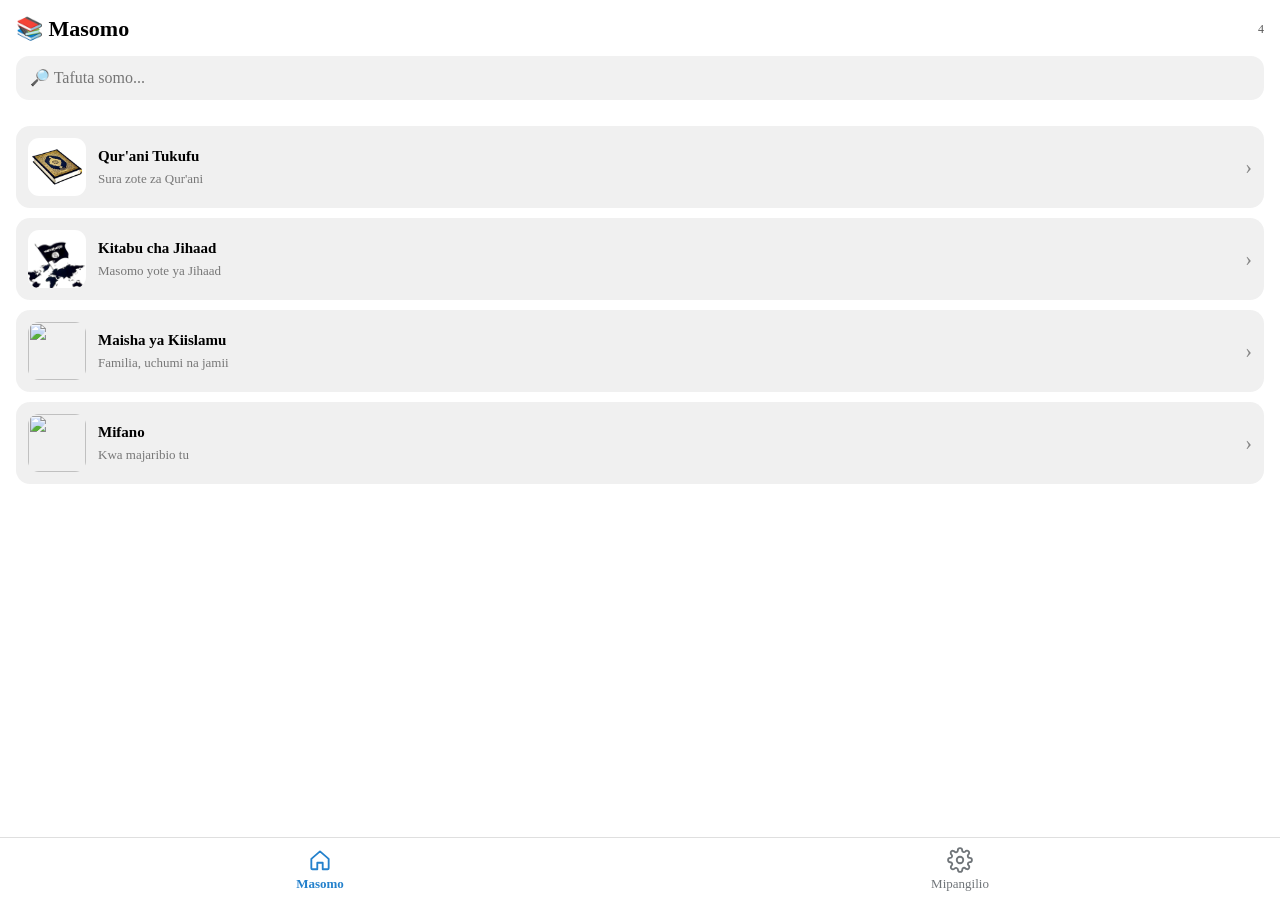
==== commit be1e7fc2: "Update Uislamu.html" ====
--- a/Uislamu.html
+++ b/Uislamu.html
@@ -18,6 +18,7 @@
     <input id="searchInput" type="search" placeholder="🔎 Tafuta somo..." autocomplete="off" />
     <button id="clearSearch" aria-label="Futa utafutaji">×</button>
   </div>
+  <div id="continueBox"></div>
   <div id="categories" class="categories"></div>
   <div id="backCatBox"></div>
   <div id="loadingMsg"><div class="spinner"></div></div>
@@ -54,6 +55,35 @@
         <span class="slider"></span>
       </label>
     </div>
+
+    <div class="settings-row">
+      <div class="settings-icon" style="background:#2481cc"><span class="aa">Aa</span></div>
+      <div class="settings-text">
+        <div class="settings-title">Ukubwa wa maandishi</div>
+        <div class="settings-desc" id="fsDesc">100%</div>
+      </div>
+      <div class="stepper">
+        <button id="fsMinus" type="button" aria-label="Punguza">A−</button>
+        <button id="fsPlus" type="button" aria-label="Ongeza">A+</button>
+      </div>
+    </div>
+
+    <div class="settings-row">
+      <div class="settings-icon" style="background:#34c759">
+        <svg viewBox="0 0 24 24"><path d="M12 4v11M7.5 10.5 12 15l4.5-4.5M5 19.5h14"/></svg>
+      </div>
+      <div class="settings-text">
+        <div class="settings-title">Kusoma bila mtandao</div>
+        <div class="settings-desc" id="offlineDesc">Pakua masomo yote ili yafunguke bila intaneti</div>
+      </div>
+      <button id="offlineBtn" class="pill-btn" type="button">Pakua</button>
+    </div>
+
+    <div class="settings-preview">
+      <div class="settings-preview-label">Mfano wa maandishi</div>
+      <p class="content-body">Hiki ni mfano wa maandishi ya masomo.</p>
+      <p class="ayah-arabic">بِسْمِ اللَّهِ الرَّحْمَٰنِ الرَّحِيمِ</p>
+    </div>
   </div>
 </div>
 
--- a/style.css
+++ b/style.css
@@ -32,7 +32,7 @@
   }
 
   @media (prefers-color-scheme: dark) {
-    :root {
+    :root:not([data-theme="light"]) {
       --c-red:    #ff6b6b;
       --c-blue:   #64b5f6;
       --c-green:  #81c784;
@@ -60,6 +60,55 @@
     }
   }
 
+  /* Mandhari ya giza kwa kuchagua mwenyewe (Mipangilio) */
+  :root[data-theme="dark"] {
+    color-scheme: dark;
+    --c-red:    #ff6b6b;
+    --c-blue:   #64b5f6;
+    --c-green:  #81c784;
+    --c-forest: #66bb6a;
+    --c-navy:   #7986cb;
+    --c-ruby:   #ef5350;
+    --c-mauve:  #ba68c8;
+    --c-gold:   #ffd54f;
+    --c-teal:   #4db6ac;
+    --bg-sky:   rgba(135,206,235,0.22);
+    --line-sky: #4fc3f7;
+    --dotbox-bg:   rgba(255,255,255,0.05);
+    --dotbox-line: rgba(255,255,255,0.20);
+    --dotbox-dot:  rgba(255,255,255,0.16);
+
+    --bg-red:    rgba(255,107,107,0.12);
+    --bg-blue:   rgba(100,181,246,0.12);
+    --bg-green:  rgba(129,199,132,0.12);
+    --bg-gold:   rgba(255,213,79,0.12);
+    --bg-forest: rgba(102,187,106,0.12);
+    --bg-navy:   rgba(121,134,203,0.12);
+    --bg-ruby:   rgba(239,83,80,0.12);
+    --bg-mauve:  rgba(186,104,200,0.12);
+    --bg-teal:   rgba(77,182,172,0.12);
+  }
+
+  /* Rangi za Telegram zinabadilishwa tu mtu akichagua mandhari mwenyewe */
+  :root[data-theme="dark"][data-forced] {
+    --tg-theme-bg-color: #121417 !important;
+    --tg-theme-text-color: #e9e9ea !important;
+    --tg-theme-hint-color: #8e97a3 !important;
+    --tg-theme-link-color: #64b5f6 !important;
+    --tg-theme-button-color: #2481cc !important;
+    --tg-theme-button-text-color: #ffffff !important;
+    --tg-theme-secondary-bg-color: #1d2229 !important;
+  }
+  :root[data-theme="light"][data-forced] {
+    --tg-theme-bg-color: #ffffff !important;
+    --tg-theme-text-color: #000000 !important;
+    --tg-theme-hint-color: #707579 !important;
+    --tg-theme-link-color: #2481cc !important;
+    --tg-theme-button-color: #2481cc !important;
+    --tg-theme-button-text-color: #ffffff !important;
+    --tg-theme-secondary-bg-color: #f1f1f1 !important;
+  }
+
   * { box-sizing: border-box; }
   body {
     font-family: Georgia, "Times New Roman", "Noto Serif", serif;
@@ -412,3 +461,65 @@
     box-shadow:0 4px 16px rgba(0,0,0,.18);
   }
   #matchBar button { border:0; background:transparent; color:inherit; font-size:18px; padding:4px 10px; }
+
+  /* ============================================================
+     14. ARAMA INAYOZUNGUKA (LOADING)
+     ============================================================ */
+  .spinner {
+    width: 34px; height: 34px; margin: 0 auto;
+    border: 4px solid var(--tg-theme-secondary-bg-color,#e5e5e5);
+    border-top-color: var(--tg-theme-button-color,#2481cc);
+    border-radius: 50%;
+    animation: spin .8s linear infinite;
+  }
+  .spinner-wrap { padding: 36px 0; text-align: center; }
+  @keyframes spin { to { transform: rotate(360deg); } }
+
+  /* ============================================================
+     15. MIPANGILIO
+     ============================================================ */
+  #settingsView h1 { margin-bottom: 14px; }
+  .settings-card {
+    background: var(--tg-theme-secondary-bg-color,#f4f4f4);
+    border-radius: 22px; padding: 6px 16px;
+  }
+  .settings-row { display:flex; align-items:center; gap:14px; padding:14px 0; }
+  .settings-row + .settings-row { border-top: 1px solid rgba(128,128,128,.25); }
+  .settings-icon {
+    width: 52px; height: 52px; flex: none; border-radius: 15px;
+    display:flex; align-items:center; justify-content:center; background:#ff9500;
+  }
+  .settings-icon svg { width: 28px; height: 28px; stroke:#fff; fill:none; stroke-width:1.8; stroke-linecap:round; stroke-linejoin:round; }
+  .settings-text { flex:1; min-width:0; }
+  .settings-title { font-size:17px; font-weight:500; line-height:1.3; }
+  .settings-desc  { font-size:13px; line-height:1.45; margin-top:3px; color:var(--tg-theme-hint-color,#707579); }
+
+  .switch { position:relative; width:52px; height:30px; flex:none; }
+  .switch input { position:absolute; opacity:0; width:100%; height:100%; margin:0; cursor:pointer; z-index:1; }
+  .switch .slider { position:absolute; inset:0; border-radius:999px; background:#cfcfd4; transition:background .2s; }
+  .switch .slider::before {
+    content:""; position:absolute; top:3px; left:3px; width:24px; height:24px; border-radius:50%;
+    background:#fff; box-shadow:0 1px 3px rgba(0,0,0,.3); transition:transform .2s;
+  }
+  .switch input:checked + .slider { background: var(--tg-theme-button-color,#2481cc); }
+  .switch input:checked + .slider::before { transform: translateX(22px); }
+
+  /* ============================================================
+     16. BAA YA CHINI (Masomo / Mipangilio)
+     ============================================================ */
+  body:not(.reading) { padding-bottom: calc(86px + env(safe-area-inset-bottom)); }
+  #bottomNav {
+    position: fixed; left: 0; right: 0; bottom: 0; z-index: 15;
+    display: flex;
+    background: var(--tg-theme-bg-color,#fff);
+    border-top: 1px solid rgba(128,128,128,.25);
+    padding-bottom: env(safe-area-inset-bottom);
+  }
+  body.reading #bottomNav { display: none; }
+  #bottomNav .nav-btn {
+    flex: 1; border: 0; background: transparent; padding: 9px 0 8px;
+    display:flex; flex-direction:column; align-items:center; gap:3px;
+    font-size: 13px; color: var(--tg-theme-hint-color,#707579); cursor: pointer;
+  }
+  #bottomNav .nav-btn svg { width: 26px; height: 26px; fill:none; stroke:currentColor; stroke-width:1.7; stroke-linecap:round; stroke-linejoin:round; }
+  #bottomNav .nav-btn.active { color: var(--tg-theme-link-color,#2481cc); font-weight: 650; }
